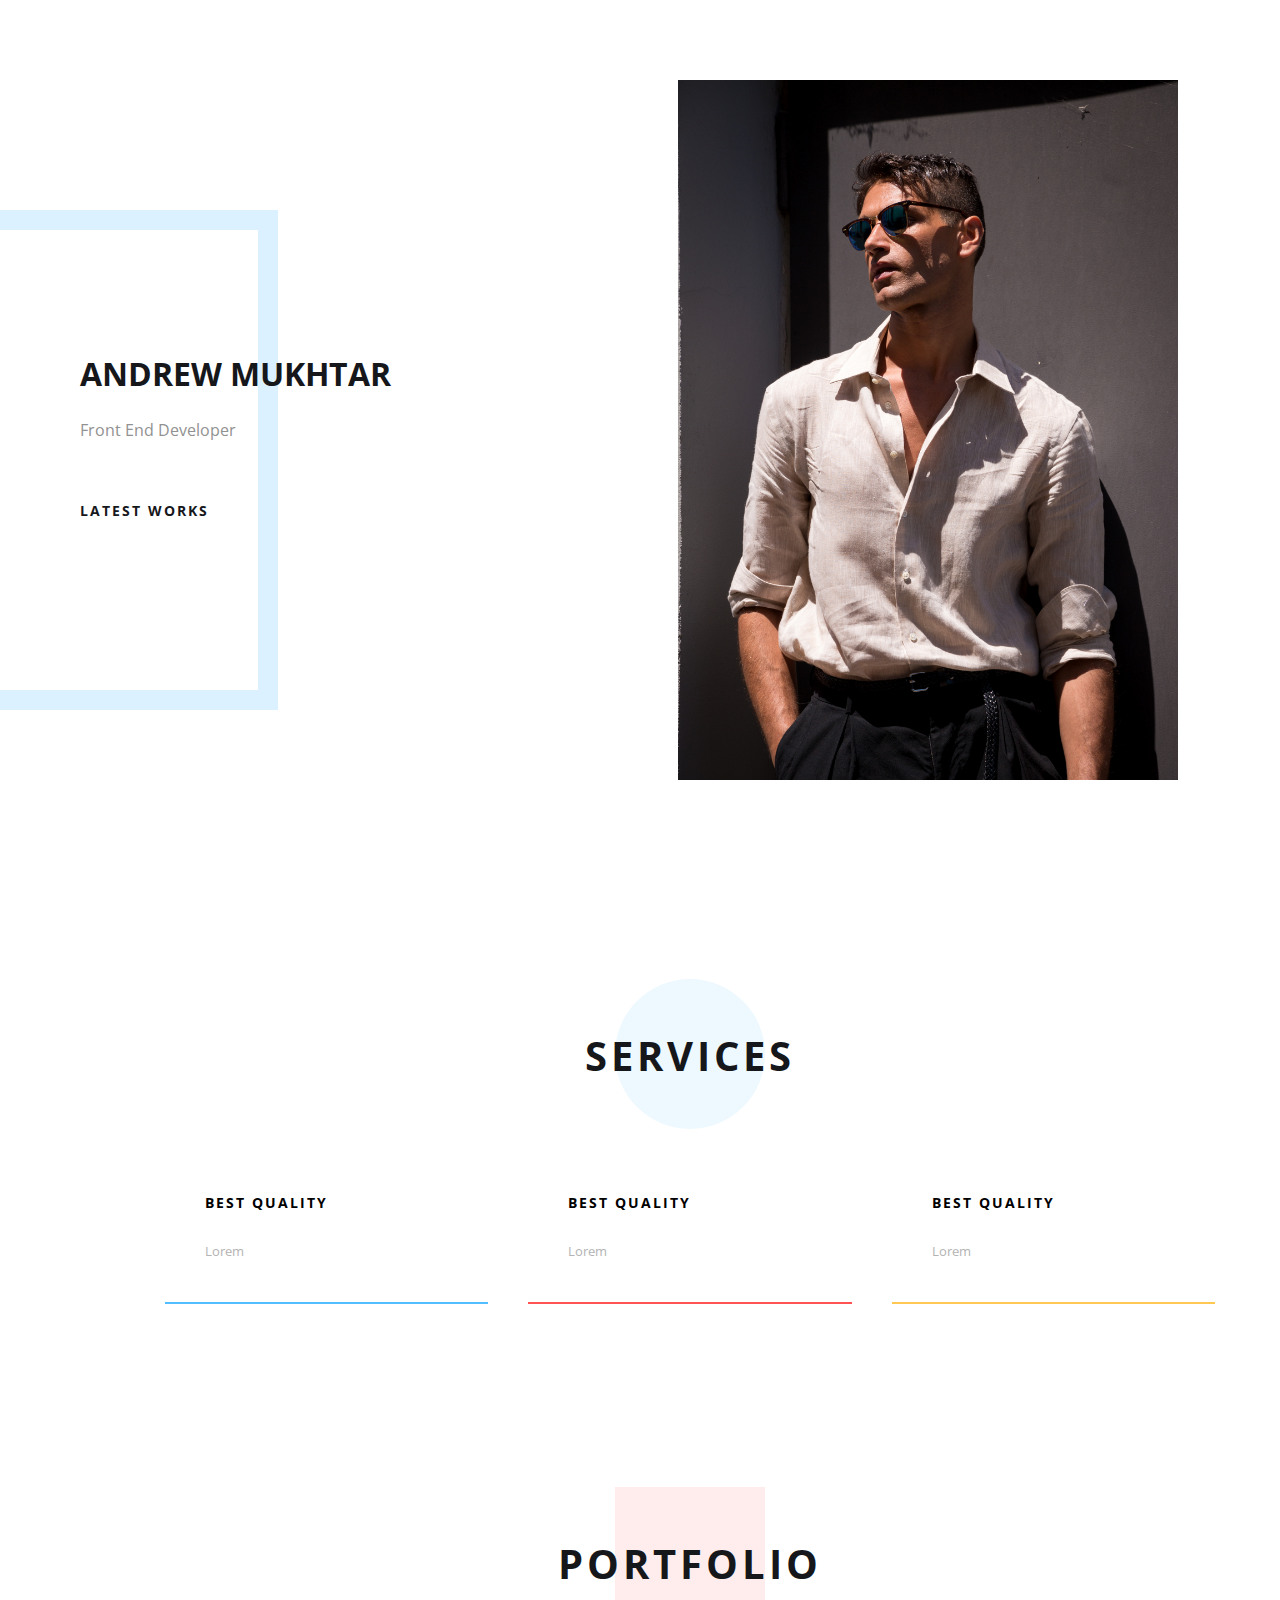
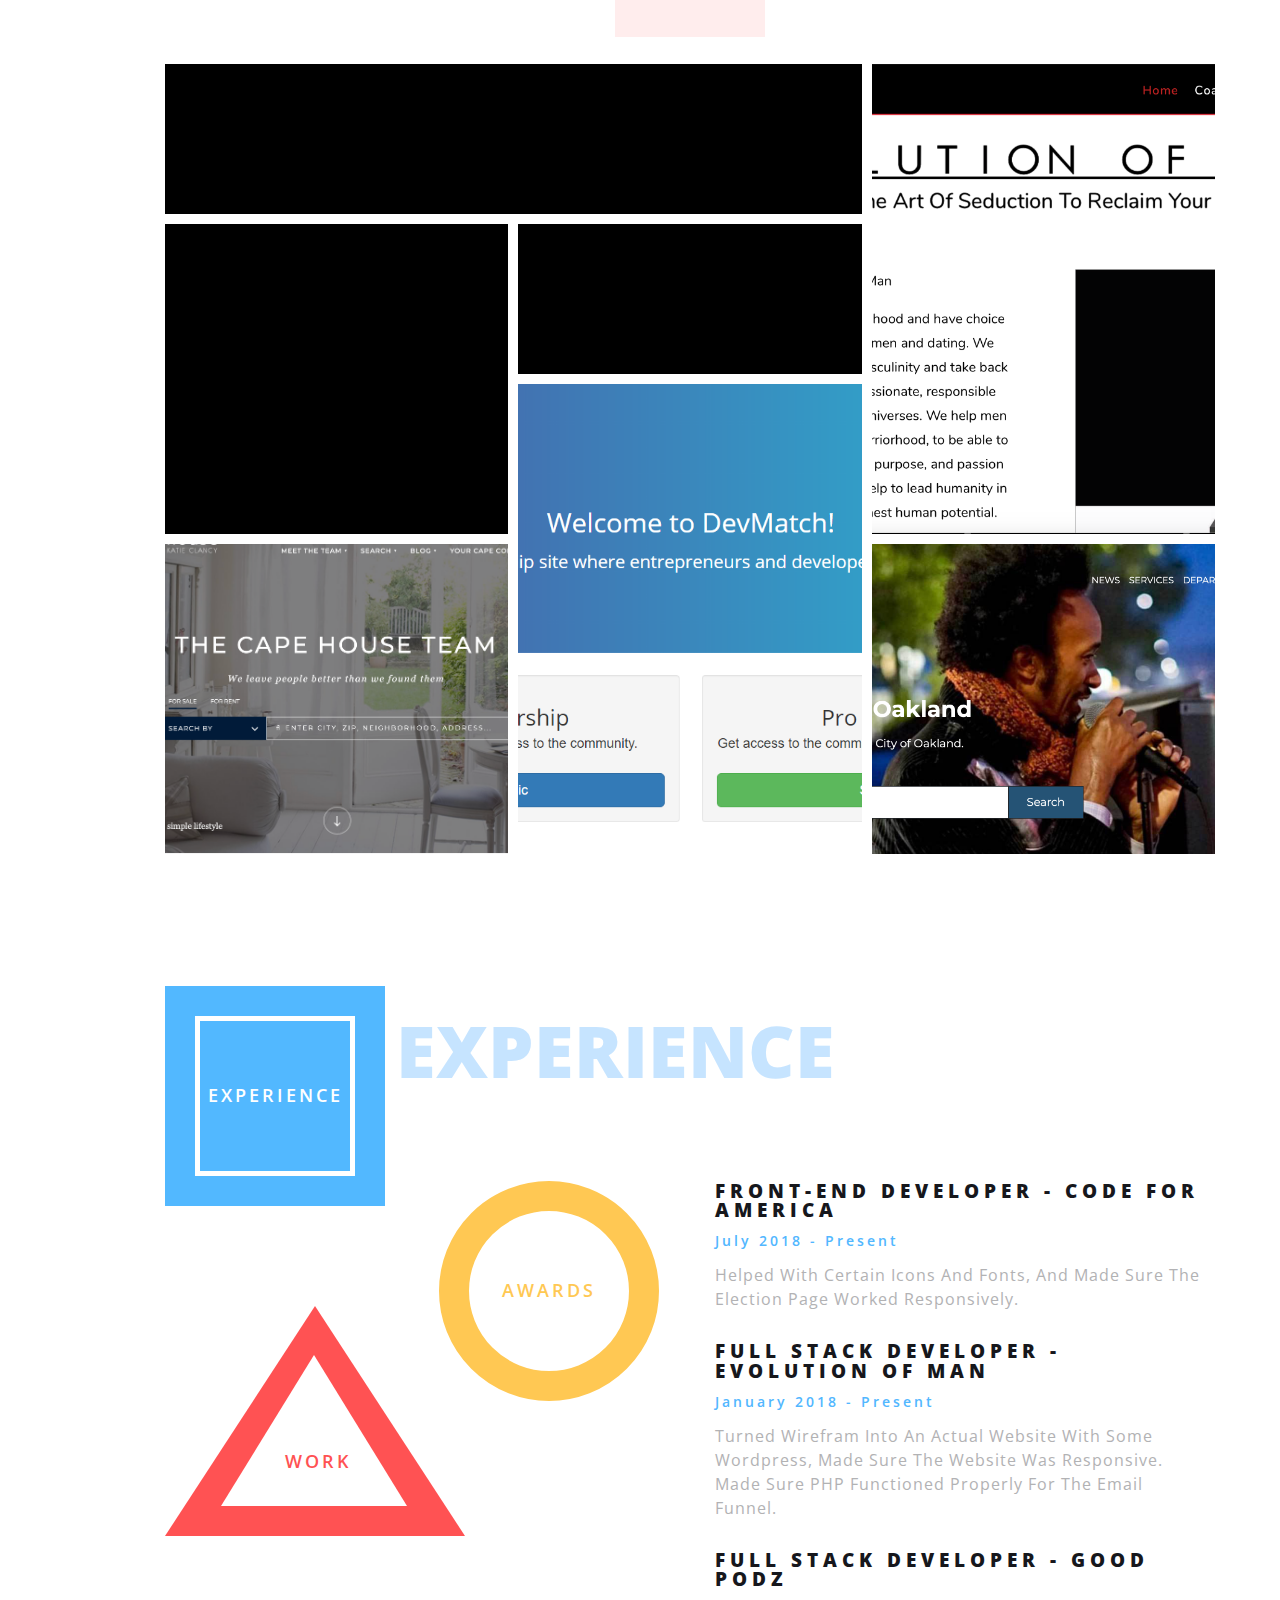
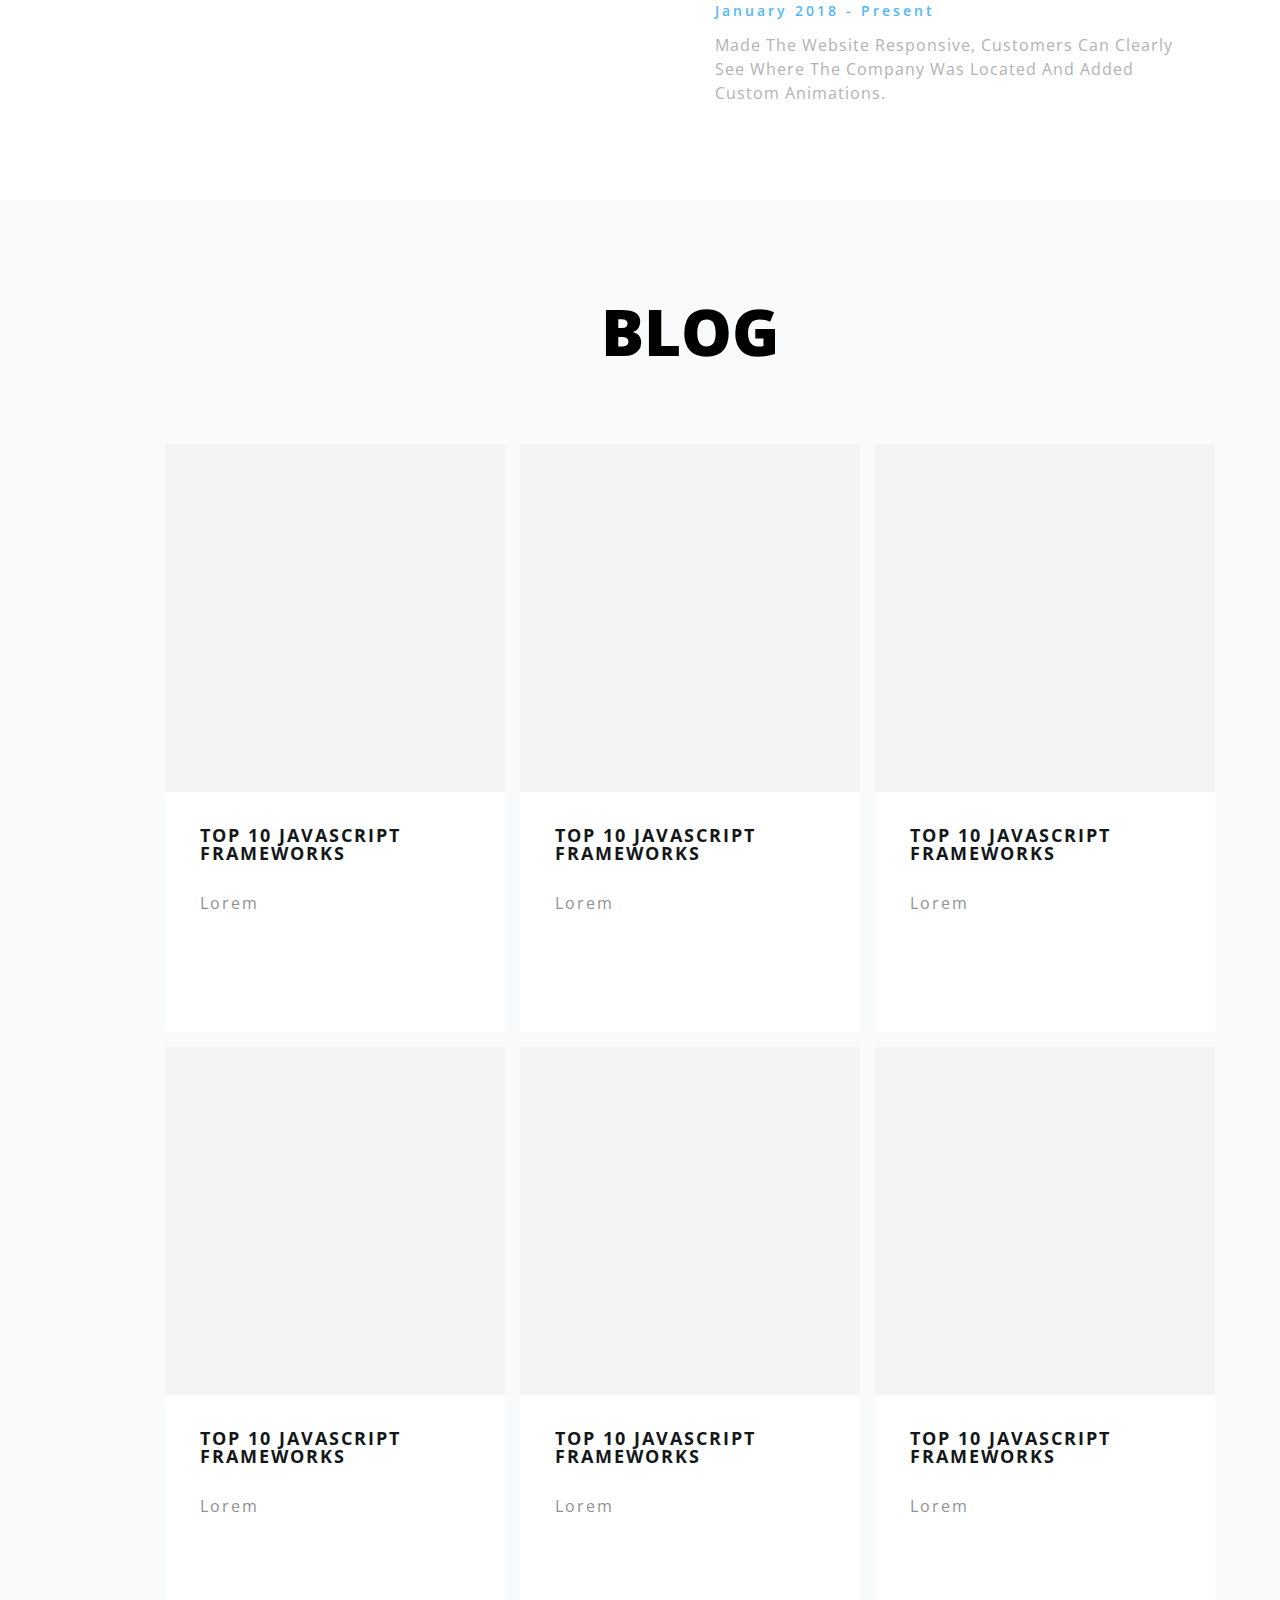
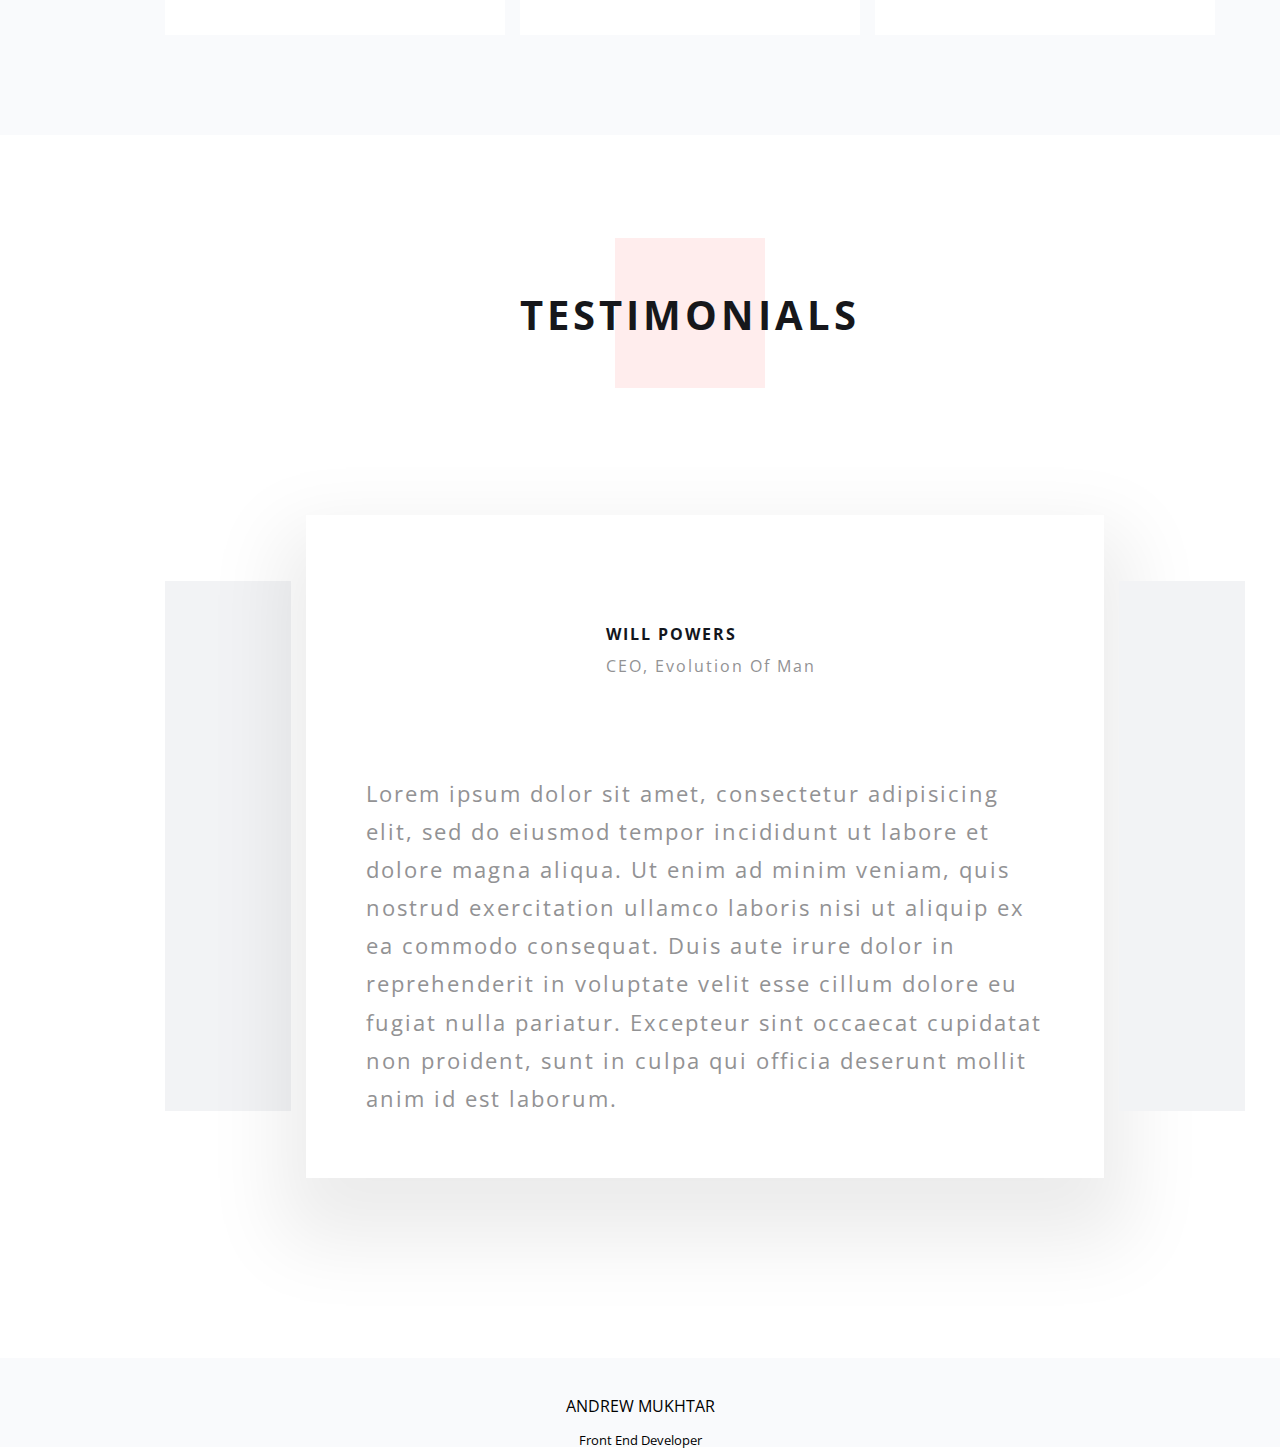
==== index.html @ 41052fdd "footer css" ====
<!DOCTYPE html>
<html>
  <head>
    <meta charset="utf-8">
    <title></title>
    <meta name="viewport" content="width=device-width, initial-scale=1">
    <link rel="stylesheet" href="https://use.fontawesome.com/releases/v5.5.0/css/all.css" integrity="sha384-B4dIYHKNBt8Bc12p+WXckhzcICo0wtJAoU8YZTY5qE0Id1GSseTk6S+L3BlXeVIU" crossorigin="anonymous">
    <link rel="stylesheet" href="css/main.css">
  </head>
  <body>
    <section id="top">
      <div class="container">
        <div class="info">
          <div class="blue-square"></div>
          <h1>Andrew Mukhtar</h1>
          <p>Front End Developer</p>
          <a href="#">Latest works</a>
        </div>
        <div class="img">
          <div class="background-img">
          </div>
          <img src=""></img>
        </div>
      </div>
    </section>
    <section id="services-section">
      <div class="container">
        <div class="title">
          <div class="circle"></div>
          <h1>services</h1>
        </div>

        <div class="services-container">
          <div class="box blue">
            <i class="fas fa-trophy"></i>
            <h5>Best Quality</h5>
            <p>Lorem</p>
          </div>
          <div class="box red">
            <i class="fas fa-plane"></i>
            <h5>Best Quality</h5>
            <p>Lorem</p>
          </div>
          <div class="box yellow">
            <i class="fas fa-money-check-alt"></i>
            <h5>Best Quality</h5>
            <p>Lorem</p>
          </div>
        </div>
      </div>
    </section>
    <section id="portfolio-section">
      <div class="container">
        <div class="title">
          <div class="square"></div>
          <h1>Portfolio</h1>
        </div>
        <div class="portfolio-container">
          <a href="https://www.opendisclosure.io" class="box image1" target="_blank">
            <div class="image">
              <div class="hover-bg">
                <div class="title">
                  <div class="text">Open Disclosure</div>
                </div>
              </div>
            </div>
          </a>
          <a href="https://evolutionofman.net" class="box image2" target="_blank">
            <div class="image">
              <div class="hover-bg">
                <div class="title">
                  <div class="text">Evolution</div>
                </div>
              </div>
            </div>
          </a>
          <a href="https://www.jeffreysgrocery.com" class="box image3" target="_blank">
            <div class="image">
              <div class="hover-bg">
                <div class="title">
                  <div class="text">Seafood</div>
                </div>
              </div>
            </div>
          </a>
          <a href="portfolio/#" class="box image4" target="_blank">
            <div class="image">
              <div class="hover-bg">
                <div class="title">
                  <div class="text">Omnifood</div>
                </div>
              </div>
            </div>
          </a>
          <a href="portfolio/#" class="box image5" target="_blank">
            <div class="image">
              <div class="hover-bg">
                <div class="title">
                  <div class="text">Real Estate</div>
                </div>
              </div>
            </div>
          </a>
          <a href="https://github.com/aldm1995/Dev-Matchup" class="box image6" target="_blank">
            <div class="image">
              <div class="hover-bg">
                <div class="title">
                  <div class="text">Devmatch</div>
                </div>
              </div>
            </div>
          </a>
          <a href="https://www.oaklandca.gov" class="box image7" target="_blank">
            <div class="image">
              <div class="hover-bg">
                <div class="title">
                  <div class="text">Oakland</div>
                </div>
              </div>
            </div>
          </a>
        </div>
      </div>
    </section>
    <section id="experience-section">
      <div class="container">
        <div class="large-title">
          experience
        </div>
        <div class="experience-container">
          <div class="large-icons">
            <div class="square">
              <div class="blue-box">
                  Experience
              </div>
            </div>
            <div class="circle">
              <div class="white-box">
                  AWARDS
              </div>
            </div>
            <div class="triangle">
              <div class="triangle-box">
                <div class="text">Work</div>
              </div>
            </div>
          </div>
          <div class="info">
            <div class="info-box">
              <h4>Front-End Developer - Code for America</h4>
              <span class="date">July 2018 - present</span>
              <p>Helped with certain icons and fonts, and made sure the election page worked responsively.</p>
            </div>
            <div class="info-box">
              <h4>Full Stack Developer - Evolution of Man</h4>
              <span class="date">January 2018 - present</span>
              <p>Turned wirefram into an actual website with some wordpress, made sure the website was responsive. Made sure PHP functioned properly for the email funnel.</p>
            </div>
            <div class="info-box">
              <h4>Full Stack Developer - Good Podz</h4>
              <span class="date">January 2018 - present</span>
              <p>Made the website responsive, customers can clearly see where the company was located and added custom animations.</p>
            </div>
          </div>
        </div>
      </div>
    </section>
    <section id="blog-section">
      <div class="container">
        <div class="title">
          <h1>Blog</h1>
        </div>
        <div class="blog-container">
          <div class="post">
            <div class="post-img" style="background: url('https://jelvix.com/images/blog/5a186830155ab.jpg')"></div>
            <div class="details">
              <h4>Top 10 Javascript frameworks</h4>
              <p>Lorem</p>
              <p>lorem</p>
            </div>
            <div class="more">
              <div class="button">
                Read More
              </div>
            </div>
          </div>
          <div class="post">
            <div class="post-img" style="background: url('https://jelvix.com/images/blog/5a186830155ab.jpg')"></div>
            <div class="details">
              <h4>Top 10 Javascript frameworks</h4>
              <p>Lorem</p>
              <p>lorem</p>
            </div>
            <div class="more">
              <div class="button">
                Read More
              </div>
            </div>
          </div>
          <div class="post">
            <div class="post-img" style="background: url('https://jelvix.com/images/blog/5a186830155ab.jpg')"></div>
            <div class="details">
              <h4>Top 10 Javascript frameworks</h4>
              <p>Lorem</p>
              <p>lorem</p>
            </div>
            <div class="more">
              <div class="button">
                Read More
              </div>
            </div>
          </div>
          <div class="post">
            <div class="post-img" style="background: url('https://jelvix.com/images/blog/5a186830155ab.jpg')"></div>
            <div class="details">
              <h4>Top 10 Javascript frameworks</h4>
              <p>Lorem</p>
              <p>lorem</p>
            </div>
            <div class="more">
              <div class="button">
                Read More
              </div>
            </div>
          </div>
          <div class="post">
            <div class="post-img" style="background: url('https://jelvix.com/images/blog/5a186830155ab.jpg')"></div>
            <div class="details">
              <h4>Top 10 Javascript frameworks</h4>
              <p>Lorem</p>
              <p>lorem</p>
            </div>
            <div class="more">
              <div class="button">
                Read More
              </div>
            </div>
          </div>
          <div class="post">
            <div class="post-img" style="background: url('https://jelvix.com/images/blog/5a186830155ab.jpg')"></div>
            <div class="details">
              <h4>Top 10 Javascript frameworks</h4>
              <p>Lorem</p>
              <p>lorem</p>
            </div>
            <div class="more">
              <div class="button">
                Read More
              </div>
            </div>
          </div>
        </div>
      </div>
    </section>
    <section id="testimonials-section">
      <div class="container">
        <div class="title">
          <div class="square"></div>
          <h1>testimonials</h1>
        </div>
        <div class="testimonials-container">
          <div class="test-sides test-left">
            <div class="person-img" style="background: url('https://ukmodels-jd3znlzw.netdna-ssl.com/wp-content/uploads/2017/08/shutterstock_647143813-768x510-min.jpg');">
              <div class="hover-bg">
                <div class="name">Elli</div>
              </div>
            </div>
          </div>
          <div class="test-center">
            <div class="hover-bg">
              <div class="header">
                <div class="user-img" style="background:url('https://i.imgur.com/RiDWWmN.png');">

                </div>
                <div class="info">
                  <h4>Will Powers</h4>
                  <span>CEO, Evolution of Man</span>
                </div>
              </div>
              <p>
                Lorem ipsum dolor sit amet, consectetur adipisicing elit, sed do eiusmod tempor incididunt ut labore et dolore magna aliqua. Ut enim ad minim veniam, quis nostrud exercitation ullamco laboris nisi ut aliquip ex ea commodo consequat. Duis aute irure dolor in reprehenderit in voluptate velit esse cillum dolore eu fugiat nulla pariatur. Excepteur sint occaecat cupidatat non proident, sunt in culpa qui officia deserunt mollit anim id est laborum.
              </p>
            </div>
          </div>
          <div class="test-sides test-right">
            <div class="person-img" style="background: url('https://www.sanfranciscobuttimplants.com/wp-content/uploads/2013/02/henry-feat.jpg'); ">
              <div class="hover-bg">
                <div class="name">Kim</div>
              </div>
            </div>
          </div>
        </div>
      </div>
    </section>
    <footer>
      <div class="social-container">
        <a href="https://www.linkedin.com/in/aldm1995/" target="_blank">
          <i class="fab fa-linkedin"></i>
        </a>
        <a href="https://github.com/aldm1995" target="_blank">
          <i class="fab fa-github"></i>
        </a>
      </div>
      <h5>Andrew Mukhtar</h5>
      <h6>Front End Developer</h6>
    </footer>
  </body>
</html>
---- css/main.css ----
@import "cssreset.css";
@import url('https://fonts.googleapis.com/css?family=Open+Sans:300,400,600,600i,700');
@import "top-section.css";
@import "services-section.css";
@import "portfolio-section.css";
@import "experience-section.css";
@import "blog-section.css";
@import "testimonials-section.css";
@import "footer-section.css";

body {
  /* background: #eeeeee; */
}

.container {
  max-width: 1150px;
  margin: 0 auto;
  padding-left: 8%;
}
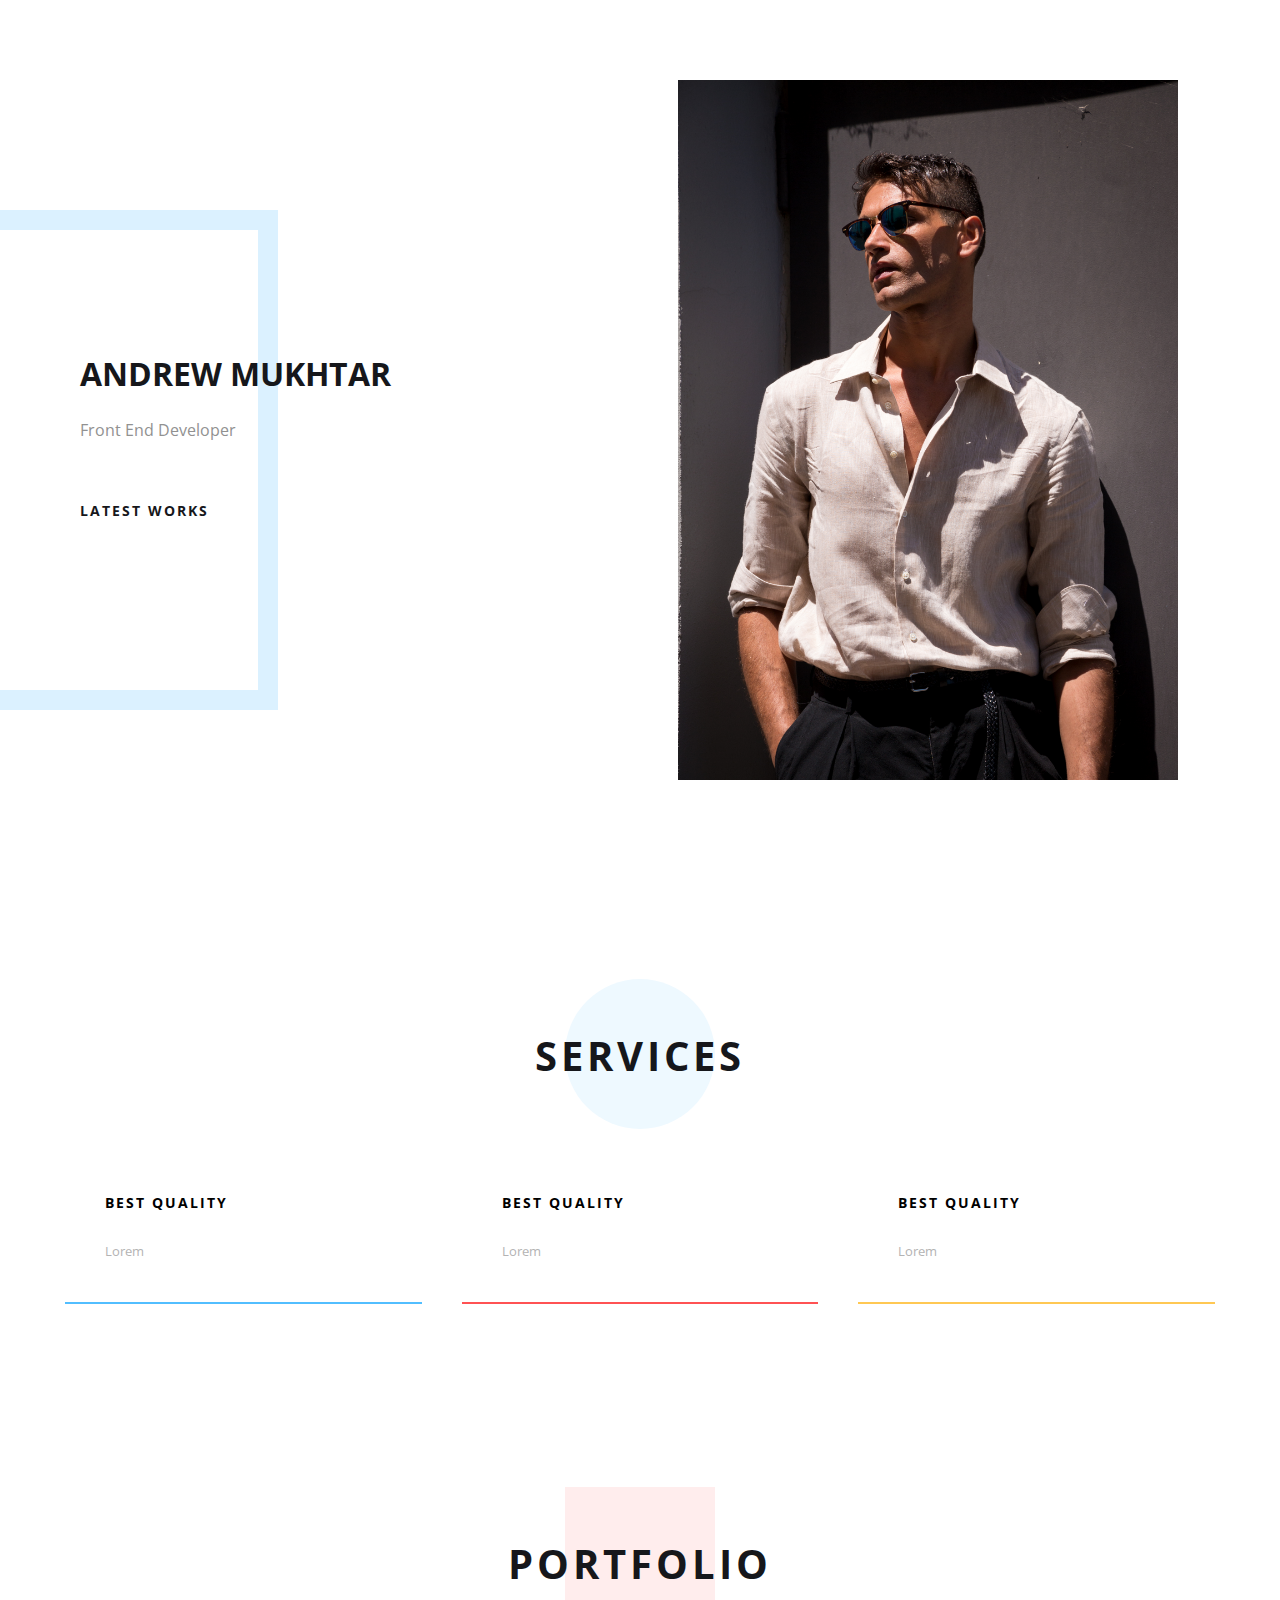
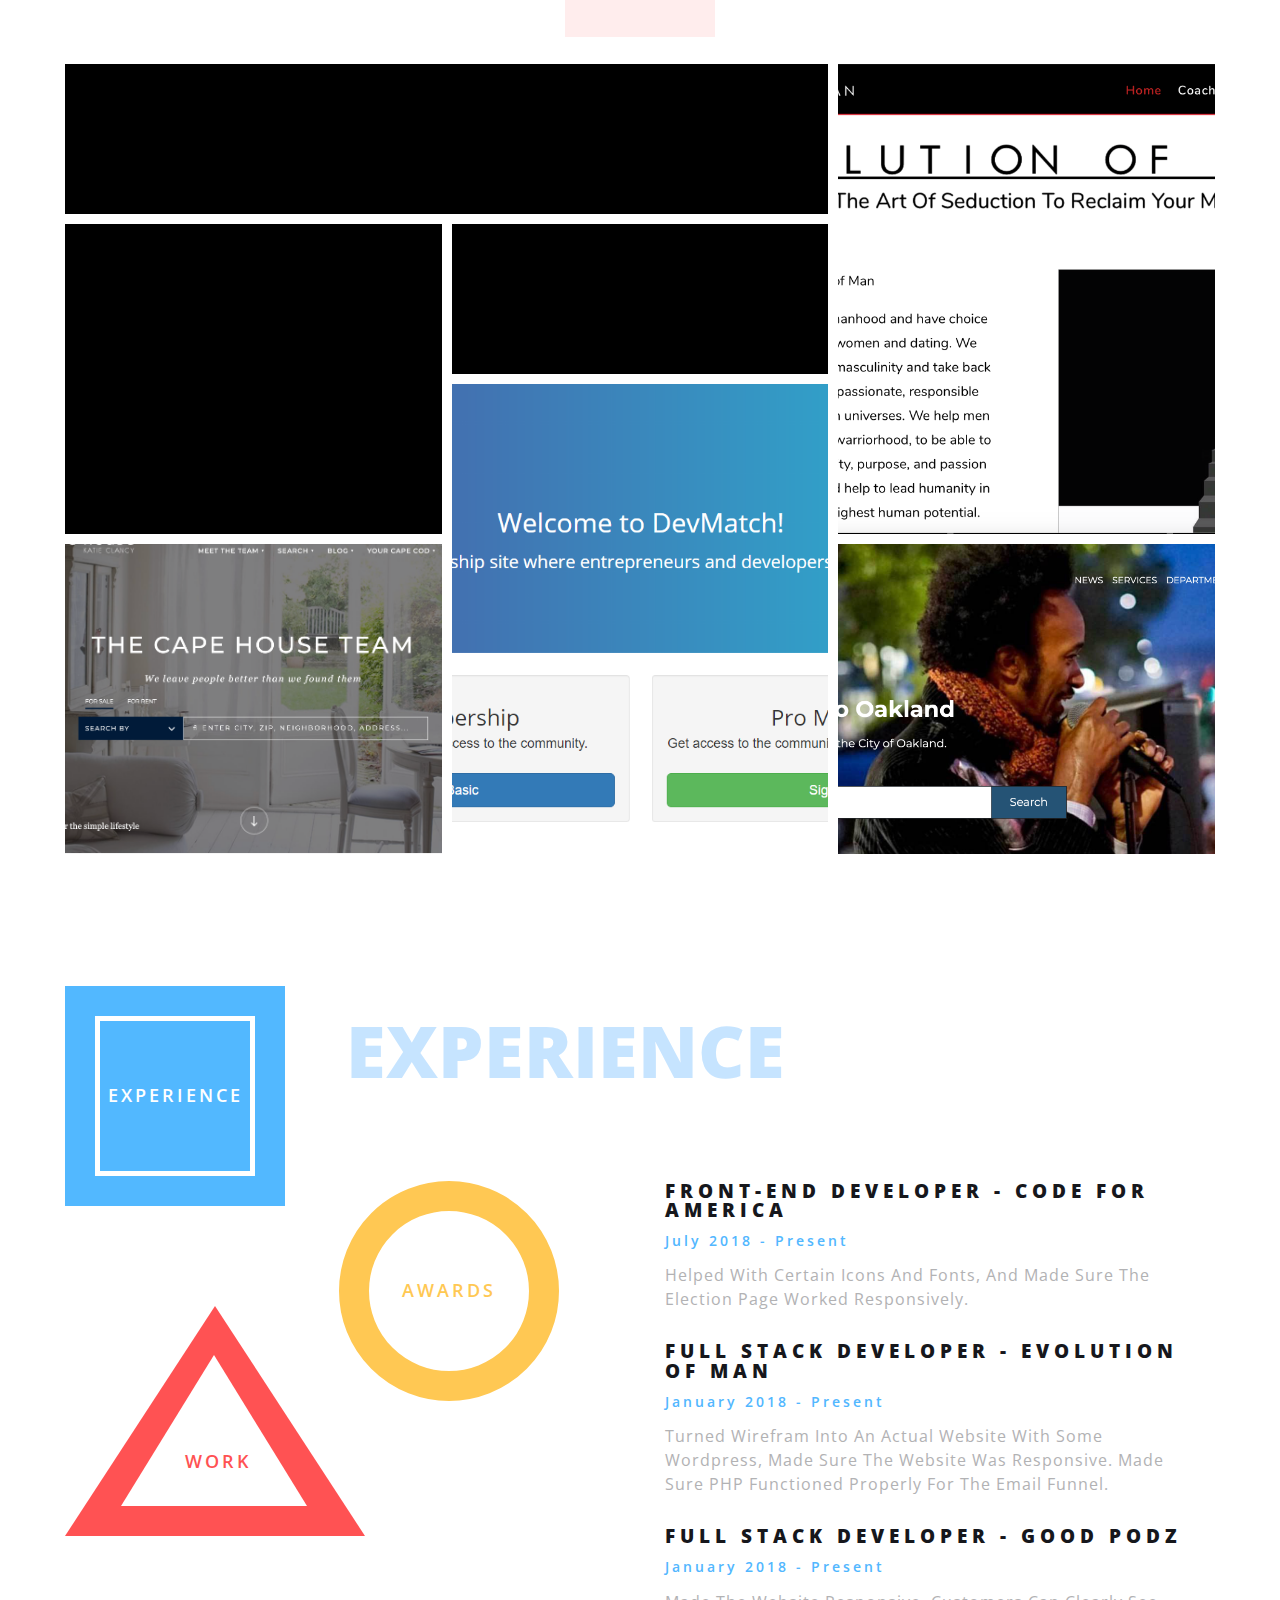
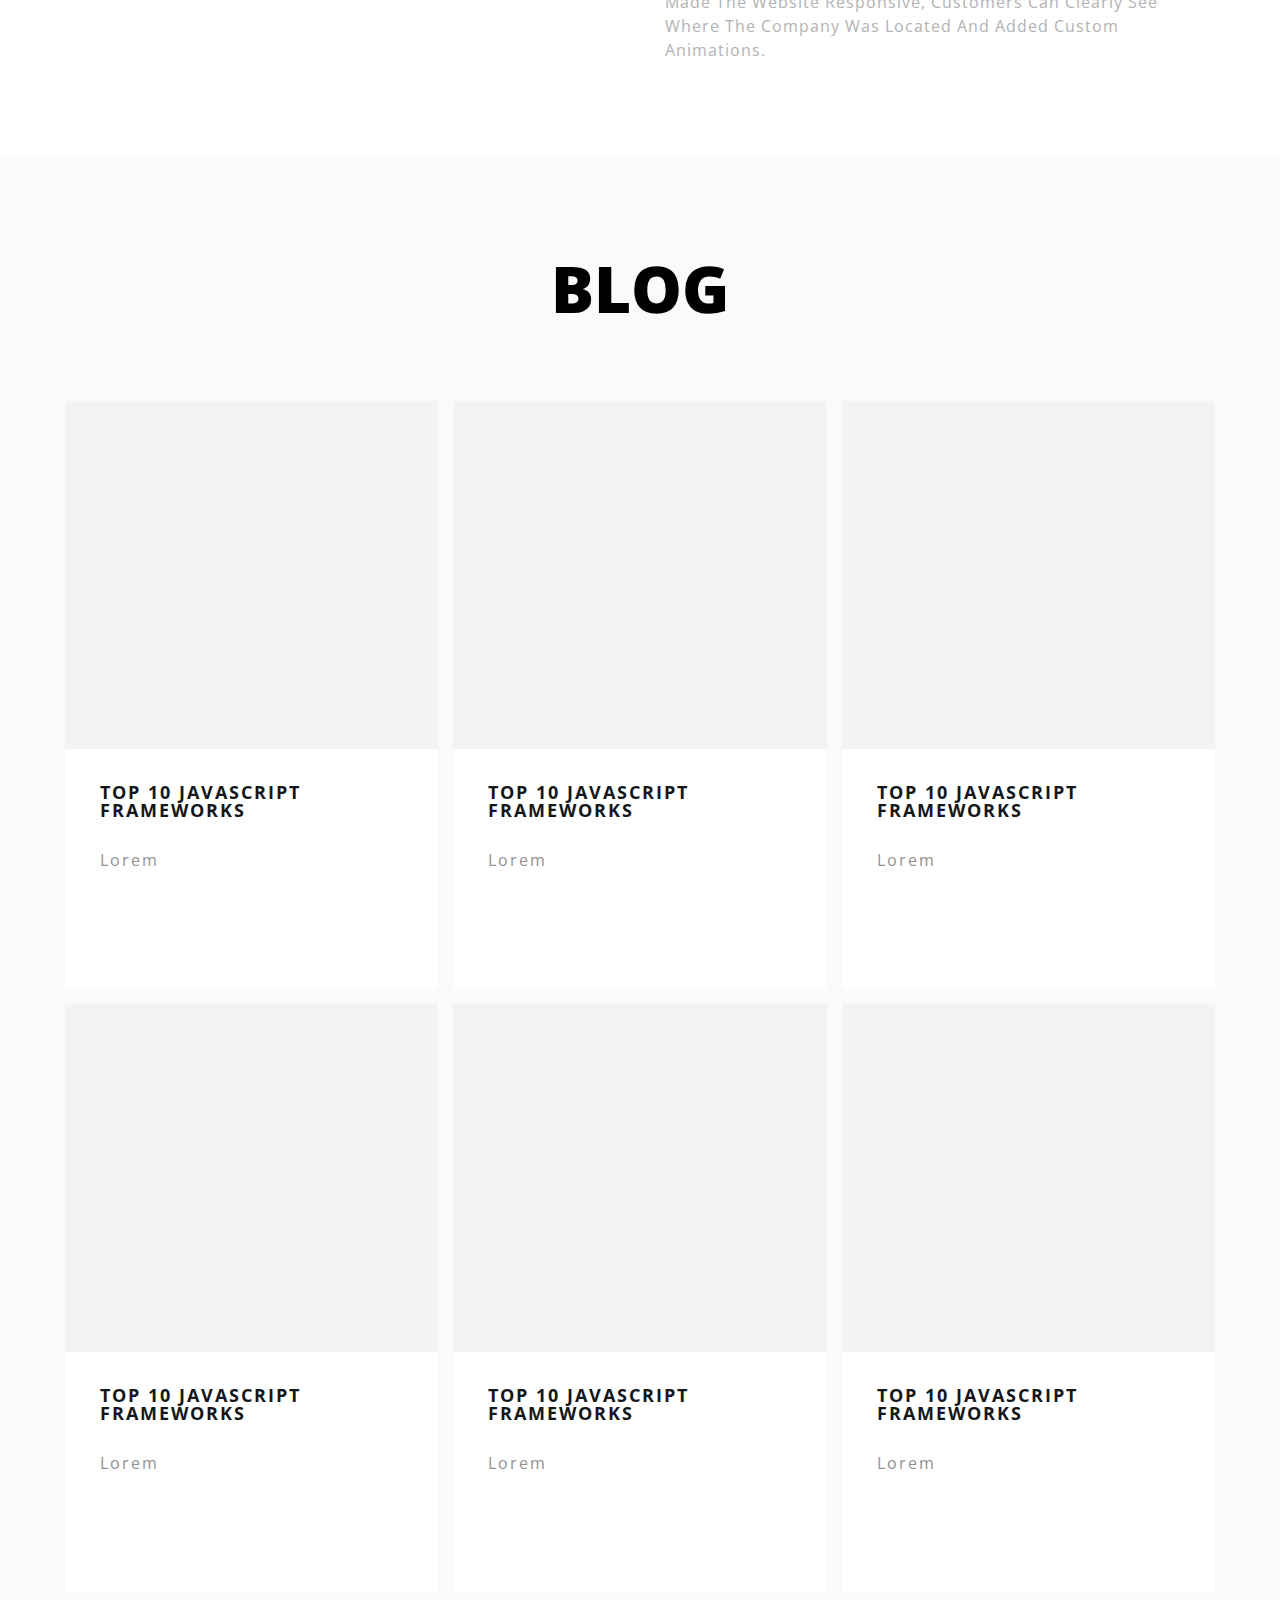
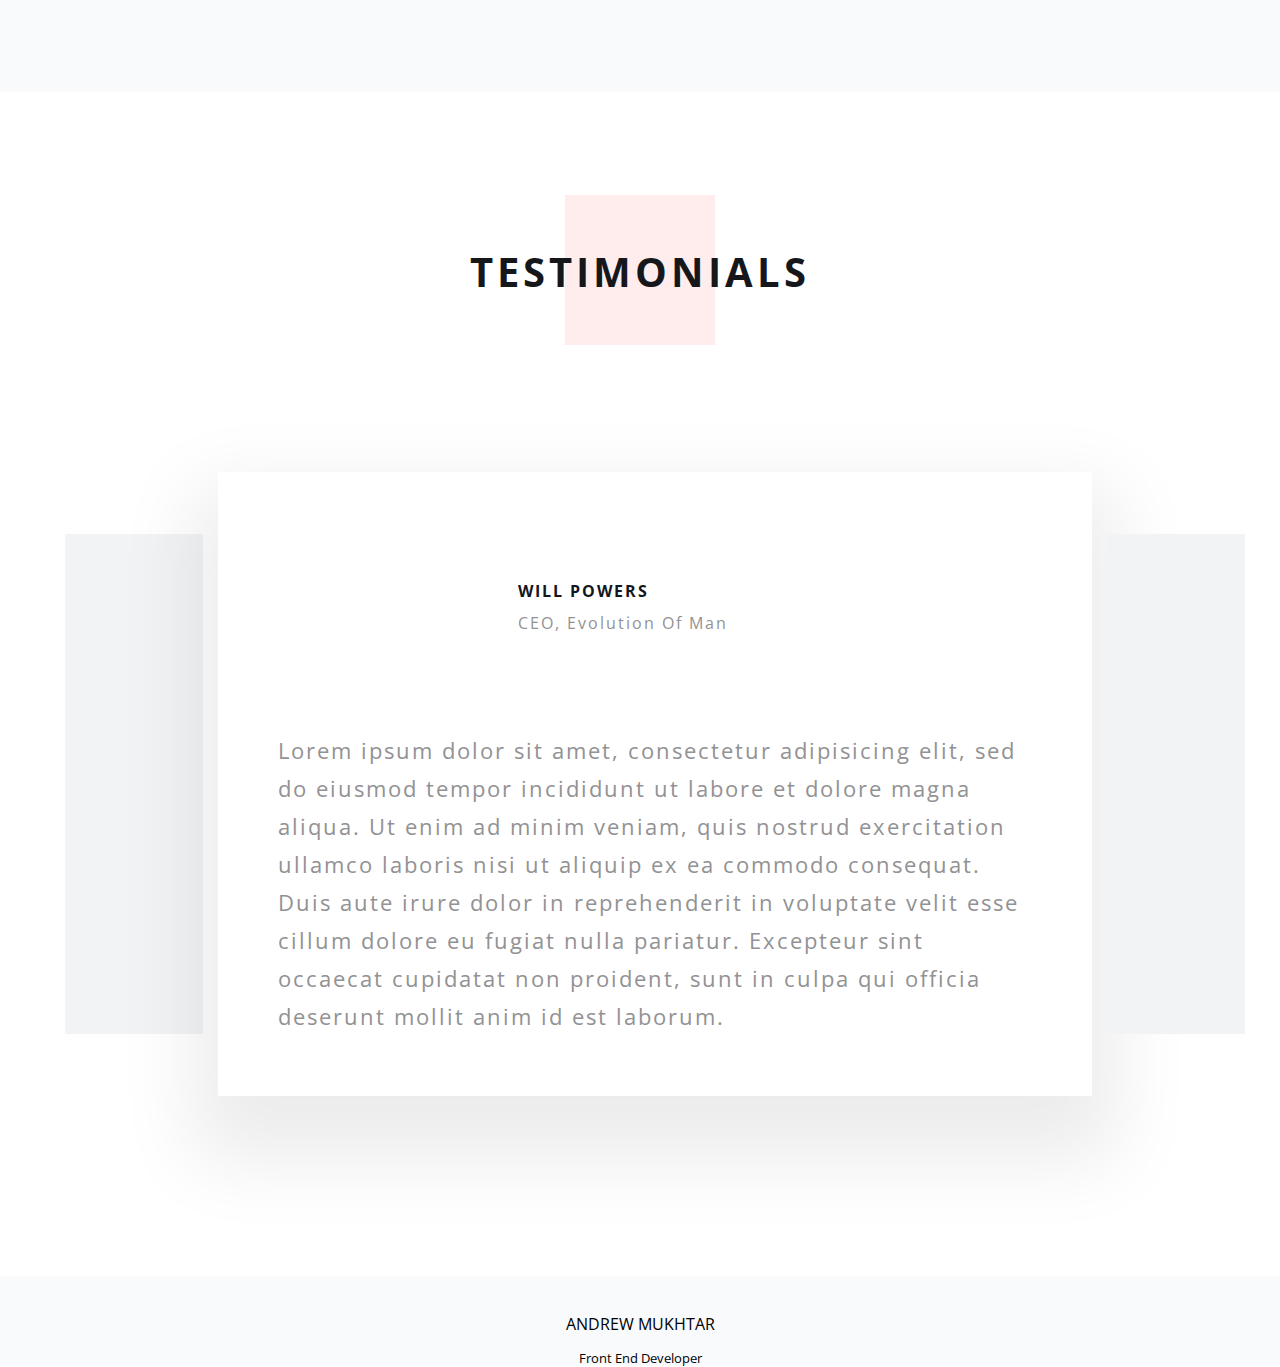
==== commit 197cae32: "top-section responsive" ====
--- a/index.html
+++ b/index.html
@@ -3,7 +3,7 @@
   <head>
     <meta charset="utf-8">
     <title></title>
-    <meta name="viewport" content="width=device-width, initial-scale=1">
+    <meta name="viewport" content="width=device-width, user-scalable=no">
     <link rel="stylesheet" href="https://use.fontawesome.com/releases/v5.5.0/css/all.css" integrity="sha384-B4dIYHKNBt8Bc12p+WXckhzcICo0wtJAoU8YZTY5qE0Id1GSseTk6S+L3BlXeVIU" crossorigin="anonymous">
     <link rel="stylesheet" href="css/main.css">
   </head>
--- a/css/main.css
+++ b/css/main.css
@@ -15,5 +15,12 @@
 .container {
   max-width: 1150px;
   margin: 0 auto;
-  padding-left: 8%;
 }
+
+@media only screen and (max-width: 960px) {
+  .container {width: 100%;}
+}
+
+@media only screen and (max-width: 767px) {
+  
+}
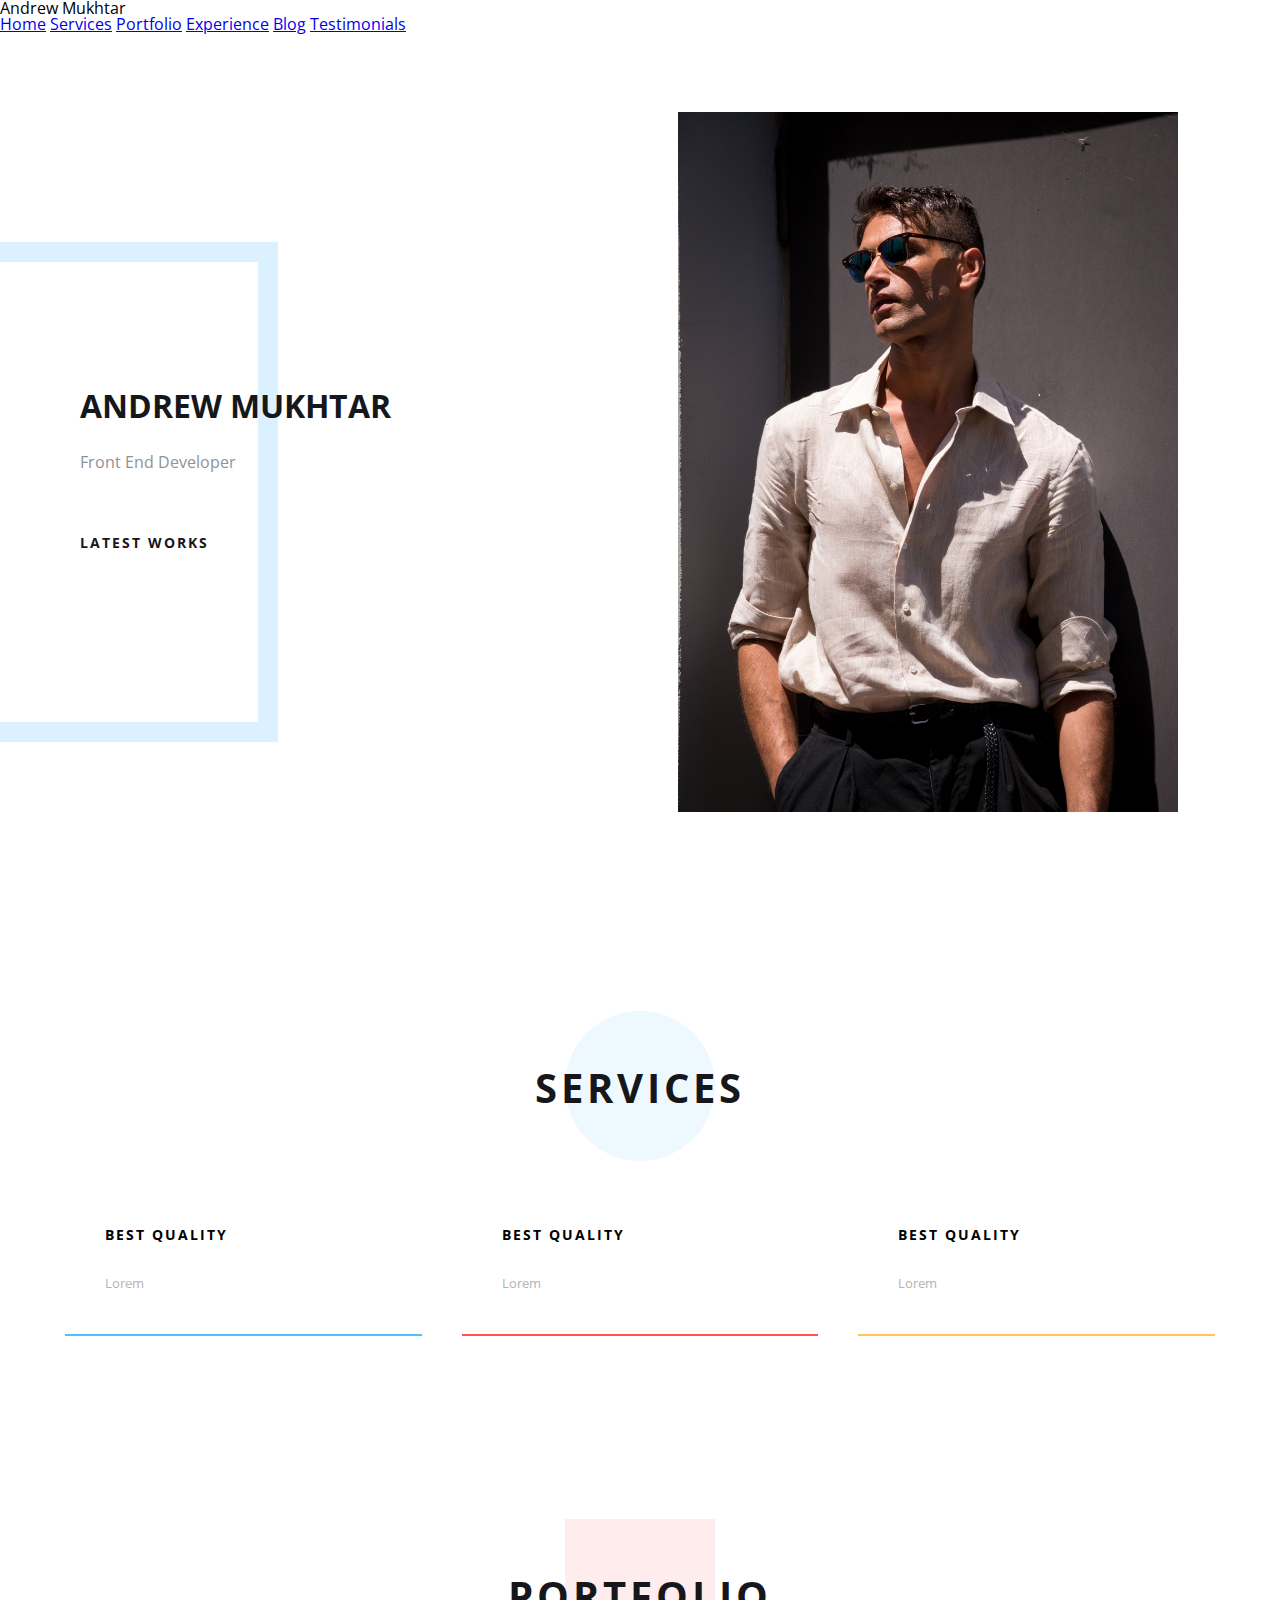
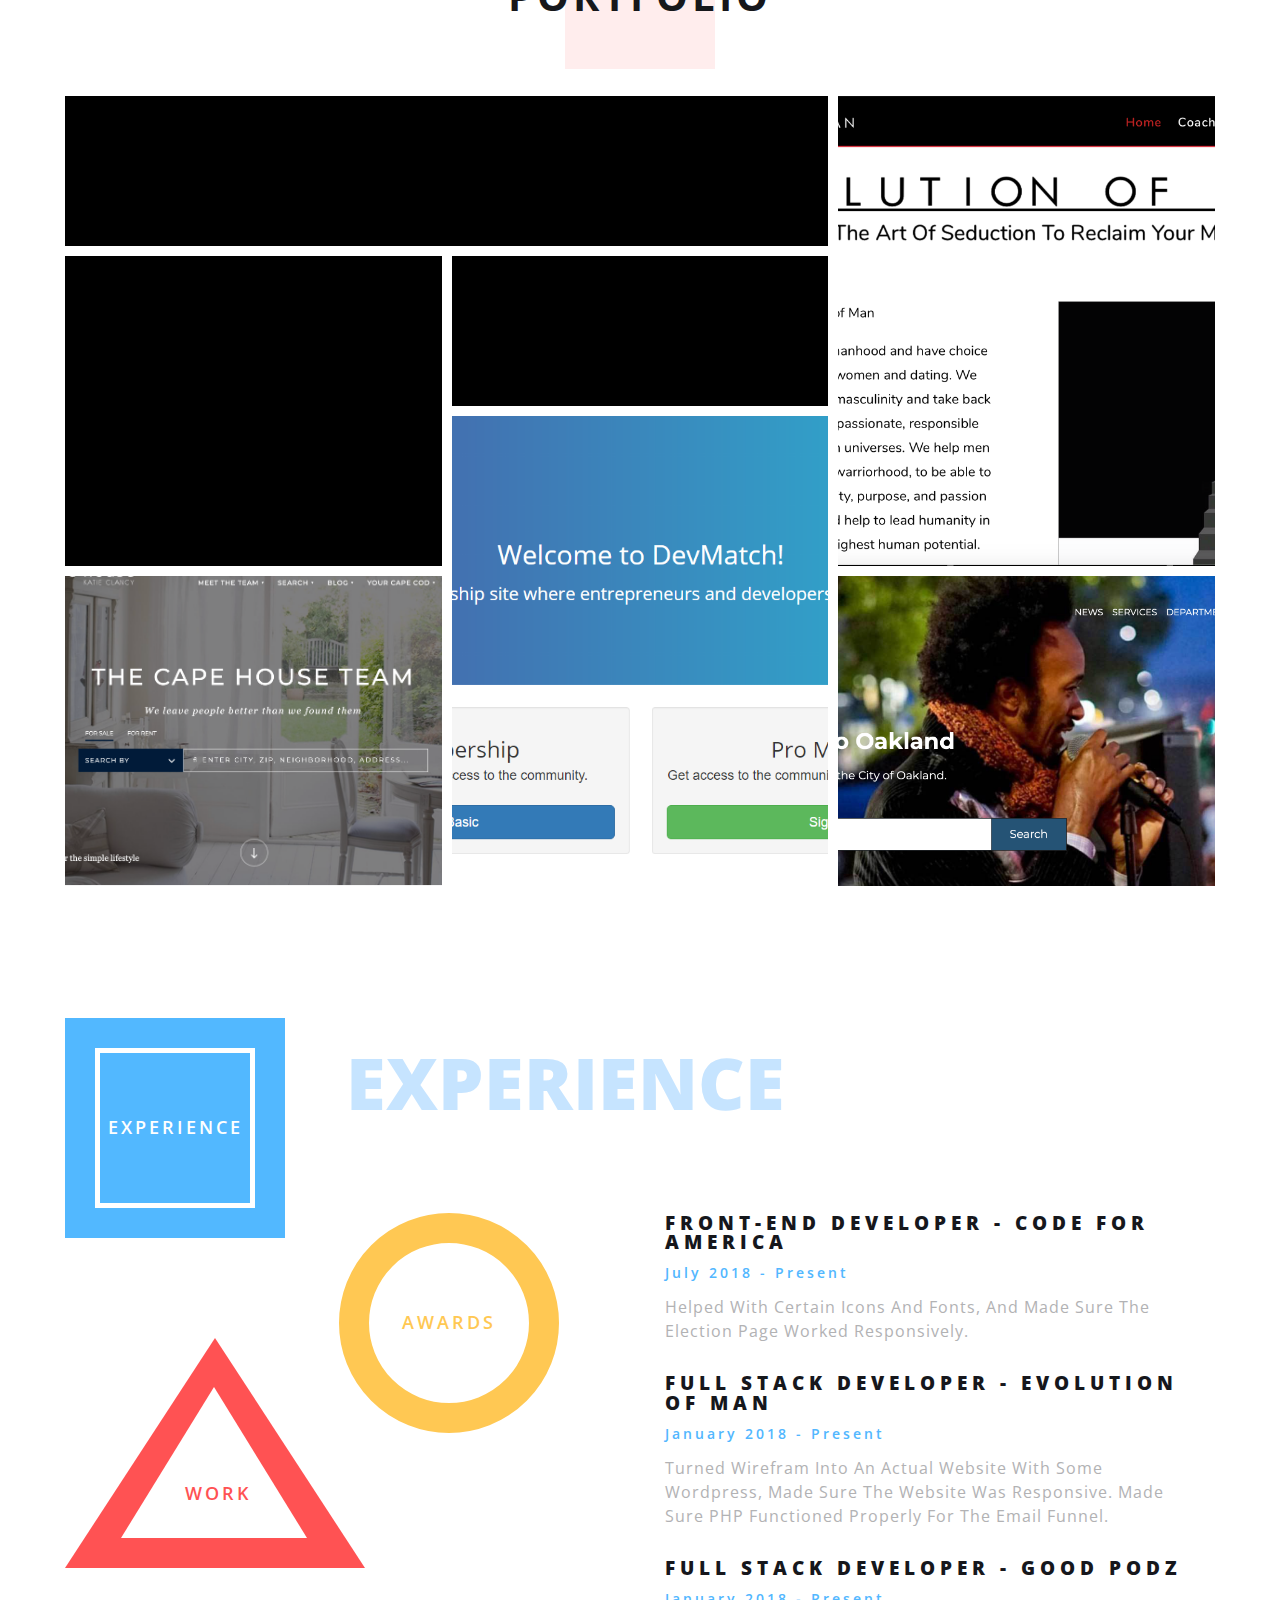
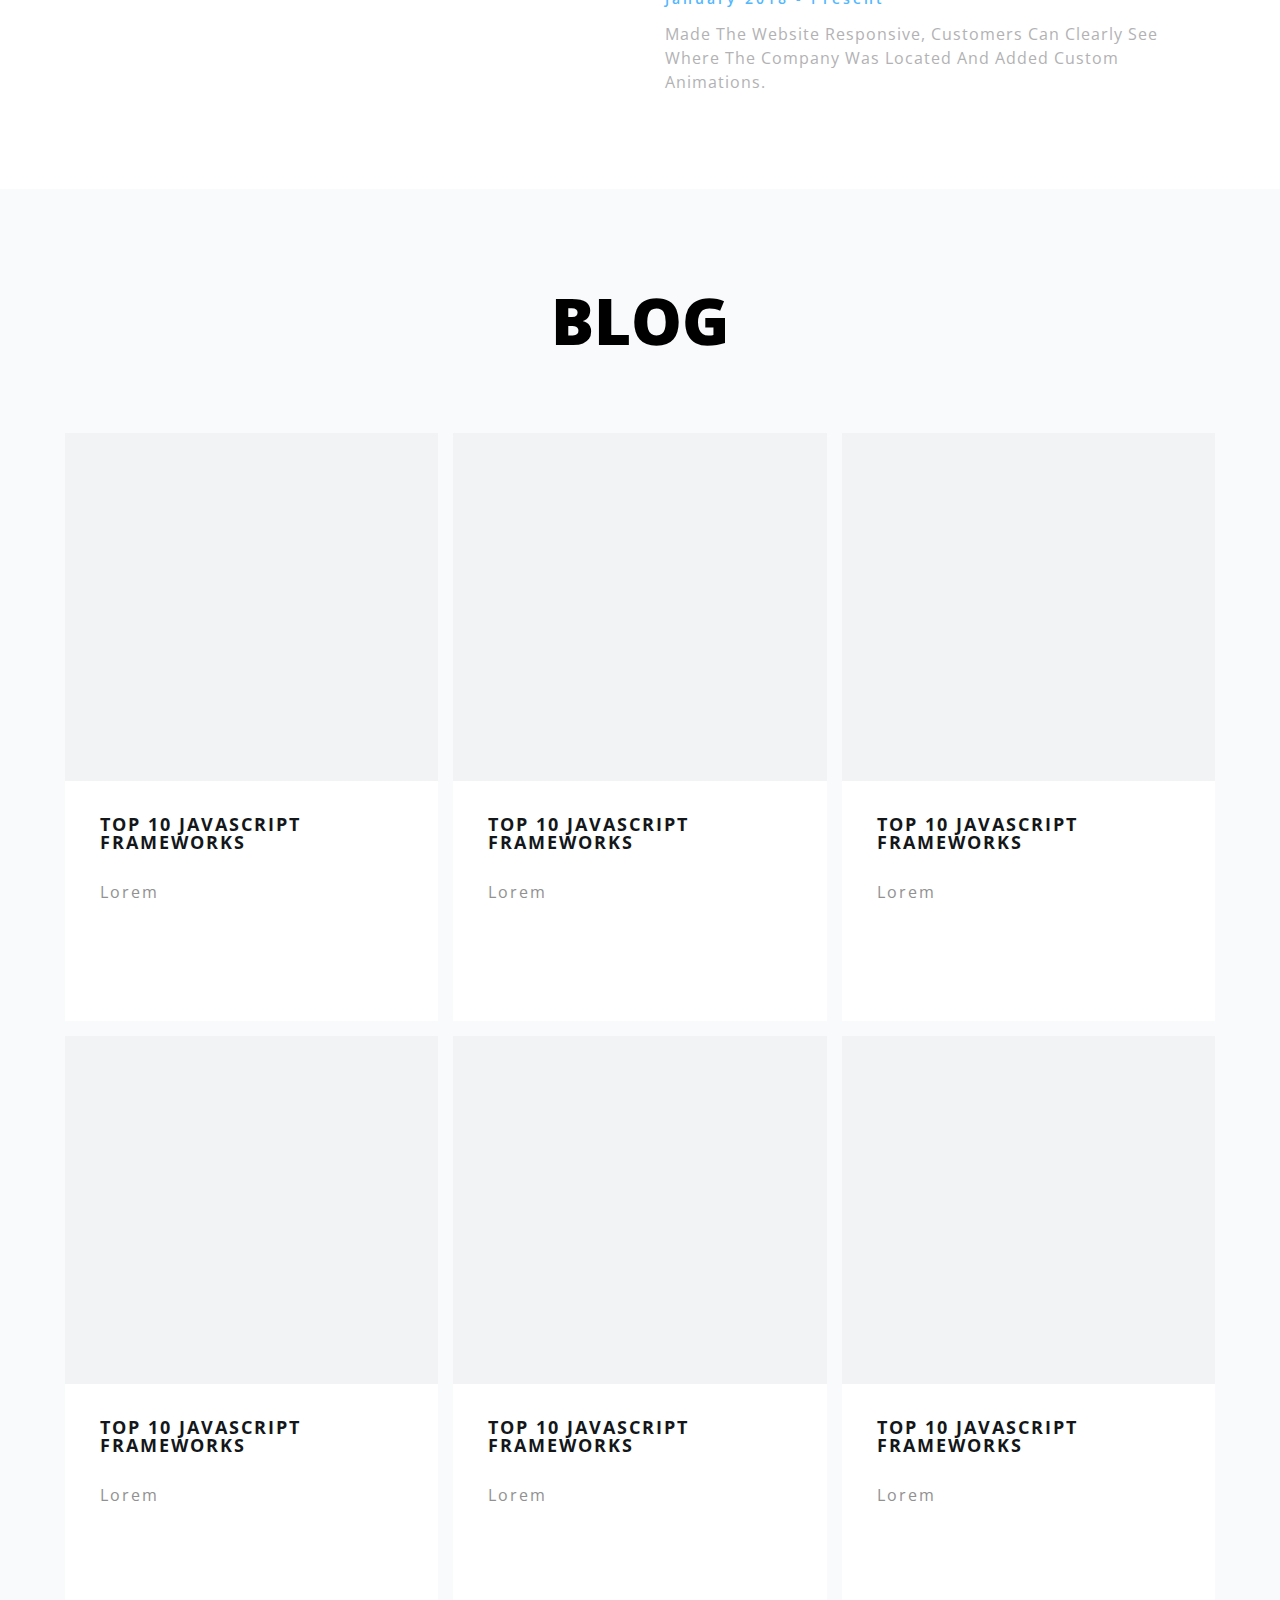
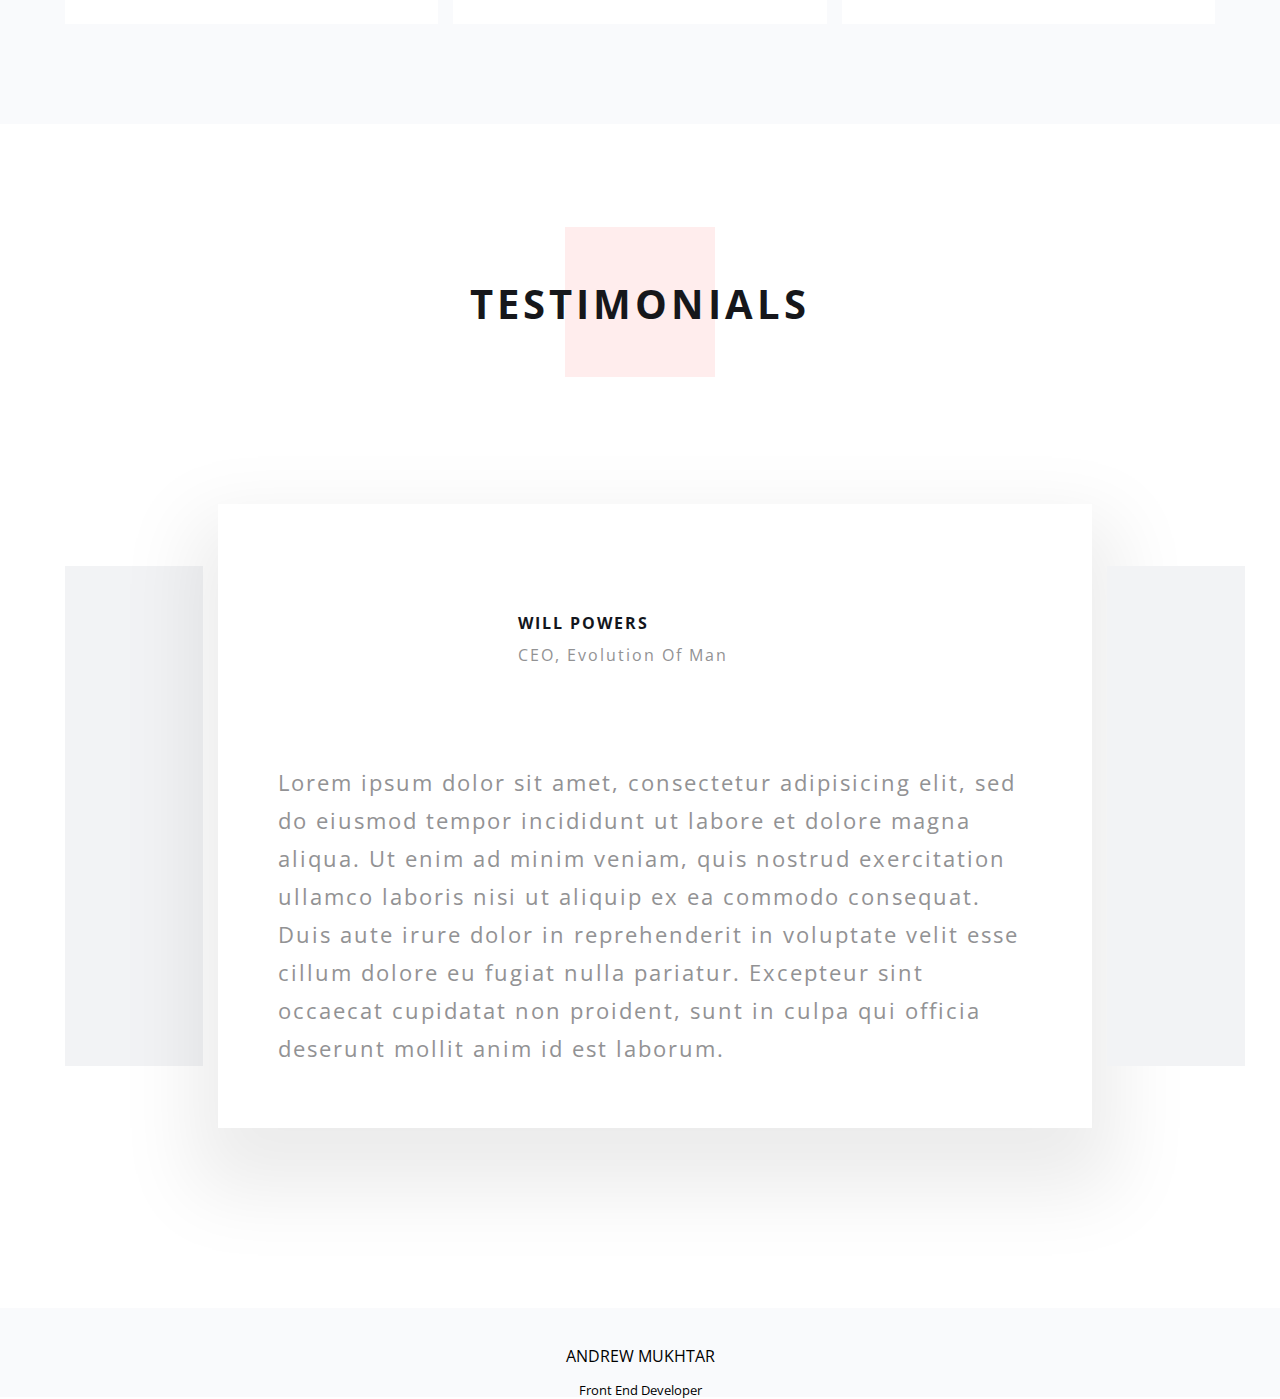
==== commit 5c3e4e06: "mobile start" ====
--- a/index.html
+++ b/index.html
@@ -8,6 +8,27 @@
     <link rel="stylesheet" href="css/main.css">
   </head>
   <body>
+    <header>
+      <div class="logo">
+        Andrew Mukhtar
+      </div>
+      <div class="header-menu">
+        <a href="index.html">Home</a>
+        <a href="index.html#services-section">Services</a>
+        <a href="index.html#portfolio-section">Portfolio</a>
+        <a href="index.html#experience-section">Experience</a>
+        <a href="index.html#blog-section">Blog</a>
+        <a href="index.html#testimonials-section">Testimonials</a>
+      </div>
+    </header>
+    <!--<div class="mobile-menu active">
+      <a href="index.html">Home</a>
+      <a href="index.html#services-section">Services</a>
+      <a href="index.html#portfolio-section">Portfolio</a>
+      <a href="index.html#experience-section">Experience</a>
+      <a href="index.html#blog-section">Blog</a>
+      <a href="index.html#testimonials-section">Testimonials</a>
+    </div> -->
     <section id="top">
       <div class="container">
         <div class="info">
@@ -171,84 +192,84 @@
           <h1>Blog</h1>
         </div>
         <div class="blog-container">
-          <div class="post">
-            <div class="post-img" style="background: url('https://jelvix.com/images/blog/5a186830155ab.jpg')"></div>
-            <div class="details">
-              <h4>Top 10 Javascript frameworks</h4>
-              <p>Lorem</p>
-              <p>lorem</p>
-            </div>
-            <div class="more">
-              <div class="button">
-                Read More
-              </div>
-            </div>
-          </div>
-          <div class="post">
-            <div class="post-img" style="background: url('https://jelvix.com/images/blog/5a186830155ab.jpg')"></div>
-            <div class="details">
-              <h4>Top 10 Javascript frameworks</h4>
-              <p>Lorem</p>
-              <p>lorem</p>
-            </div>
-            <div class="more">
-              <div class="button">
-                Read More
-              </div>
-            </div>
-          </div>
-          <div class="post">
-            <div class="post-img" style="background: url('https://jelvix.com/images/blog/5a186830155ab.jpg')"></div>
-            <div class="details">
-              <h4>Top 10 Javascript frameworks</h4>
-              <p>Lorem</p>
-              <p>lorem</p>
-            </div>
-            <div class="more">
-              <div class="button">
-                Read More
-              </div>
-            </div>
-          </div>
-          <div class="post">
-            <div class="post-img" style="background: url('https://jelvix.com/images/blog/5a186830155ab.jpg')"></div>
-            <div class="details">
-              <h4>Top 10 Javascript frameworks</h4>
-              <p>Lorem</p>
-              <p>lorem</p>
-            </div>
-            <div class="more">
-              <div class="button">
-                Read More
-              </div>
-            </div>
-          </div>
-          <div class="post">
-            <div class="post-img" style="background: url('https://jelvix.com/images/blog/5a186830155ab.jpg')"></div>
-            <div class="details">
-              <h4>Top 10 Javascript frameworks</h4>
-              <p>Lorem</p>
-              <p>lorem</p>
-            </div>
-            <div class="more">
-              <div class="button">
-                Read More
-              </div>
-            </div>
-          </div>
-          <div class="post">
-            <div class="post-img" style="background: url('https://jelvix.com/images/blog/5a186830155ab.jpg')"></div>
-            <div class="details">
-              <h4>Top 10 Javascript frameworks</h4>
-              <p>Lorem</p>
-              <p>lorem</p>
-            </div>
-            <div class="more">
-              <div class="button">
-                Read More
-              </div>
-            </div>
-          </div>
+          <a href="#blog/#" class="post">
+            <div class="post-img" style="background: url('https://jelvix.com/images/blog/5a186830155ab.jpg')"></div>
+            <div class="details">
+              <h4>Top 10 Javascript frameworks</h4>
+              <p>Lorem</p>
+              <p>lorem</p>
+            </div>
+            <div class="more">
+              <div class="button">
+                Read More
+              </div>
+            </div>
+          </a>
+          <a href="#blog/#" class="post">
+            <div class="post-img" style="background: url('https://jelvix.com/images/blog/5a186830155ab.jpg')"></div>
+            <div class="details">
+              <h4>Top 10 Javascript frameworks</h4>
+              <p>Lorem</p>
+              <p>lorem</p>
+            </div>
+            <div class="more">
+              <div class="button">
+                Read More
+              </div>
+            </div>
+          </a>
+          <a href="#blog/#" class="post">
+            <div class="post-img" style="background: url('https://jelvix.com/images/blog/5a186830155ab.jpg')"></div>
+            <div class="details">
+              <h4>Top 10 Javascript frameworks</h4>
+              <p>Lorem</p>
+              <p>lorem</p>
+            </div>
+            <div class="more">
+              <div class="button">
+                Read More
+              </div>
+            </div>
+          </a>
+          <a href="#blog/#" class="post">
+            <div class="post-img" style="background: url('https://jelvix.com/images/blog/5a186830155ab.jpg')"></div>
+            <div class="details">
+              <h4>Top 10 Javascript frameworks</h4>
+              <p>Lorem</p>
+              <p>lorem</p>
+            </div>
+            <div class="more">
+              <div class="button">
+                Read More
+              </div>
+            </div>
+          </a>
+          <a href="#blog/#" class="post">
+            <div class="post-img" style="background: url('https://jelvix.com/images/blog/5a186830155ab.jpg')"></div>
+            <div class="details">
+              <h4>Top 10 Javascript frameworks</h4>
+              <p>Lorem</p>
+              <p>lorem</p>
+            </div>
+            <div class="more">
+              <div class="button">
+                Read More
+              </div>
+            </div>
+          </a>
+          <a href="#blog/#" class="post">
+            <div class="post-img" style="background: url('https://jelvix.com/images/blog/5a186830155ab.jpg')"></div>
+            <div class="details">
+              <h4>Top 10 Javascript frameworks</h4>
+              <p>Lorem</p>
+              <p>lorem</p>
+            </div>
+            <div class="more">
+              <div class="button">
+                Read More
+              </div>
+            </div>
+          </a>
         </div>
       </div>
     </section>
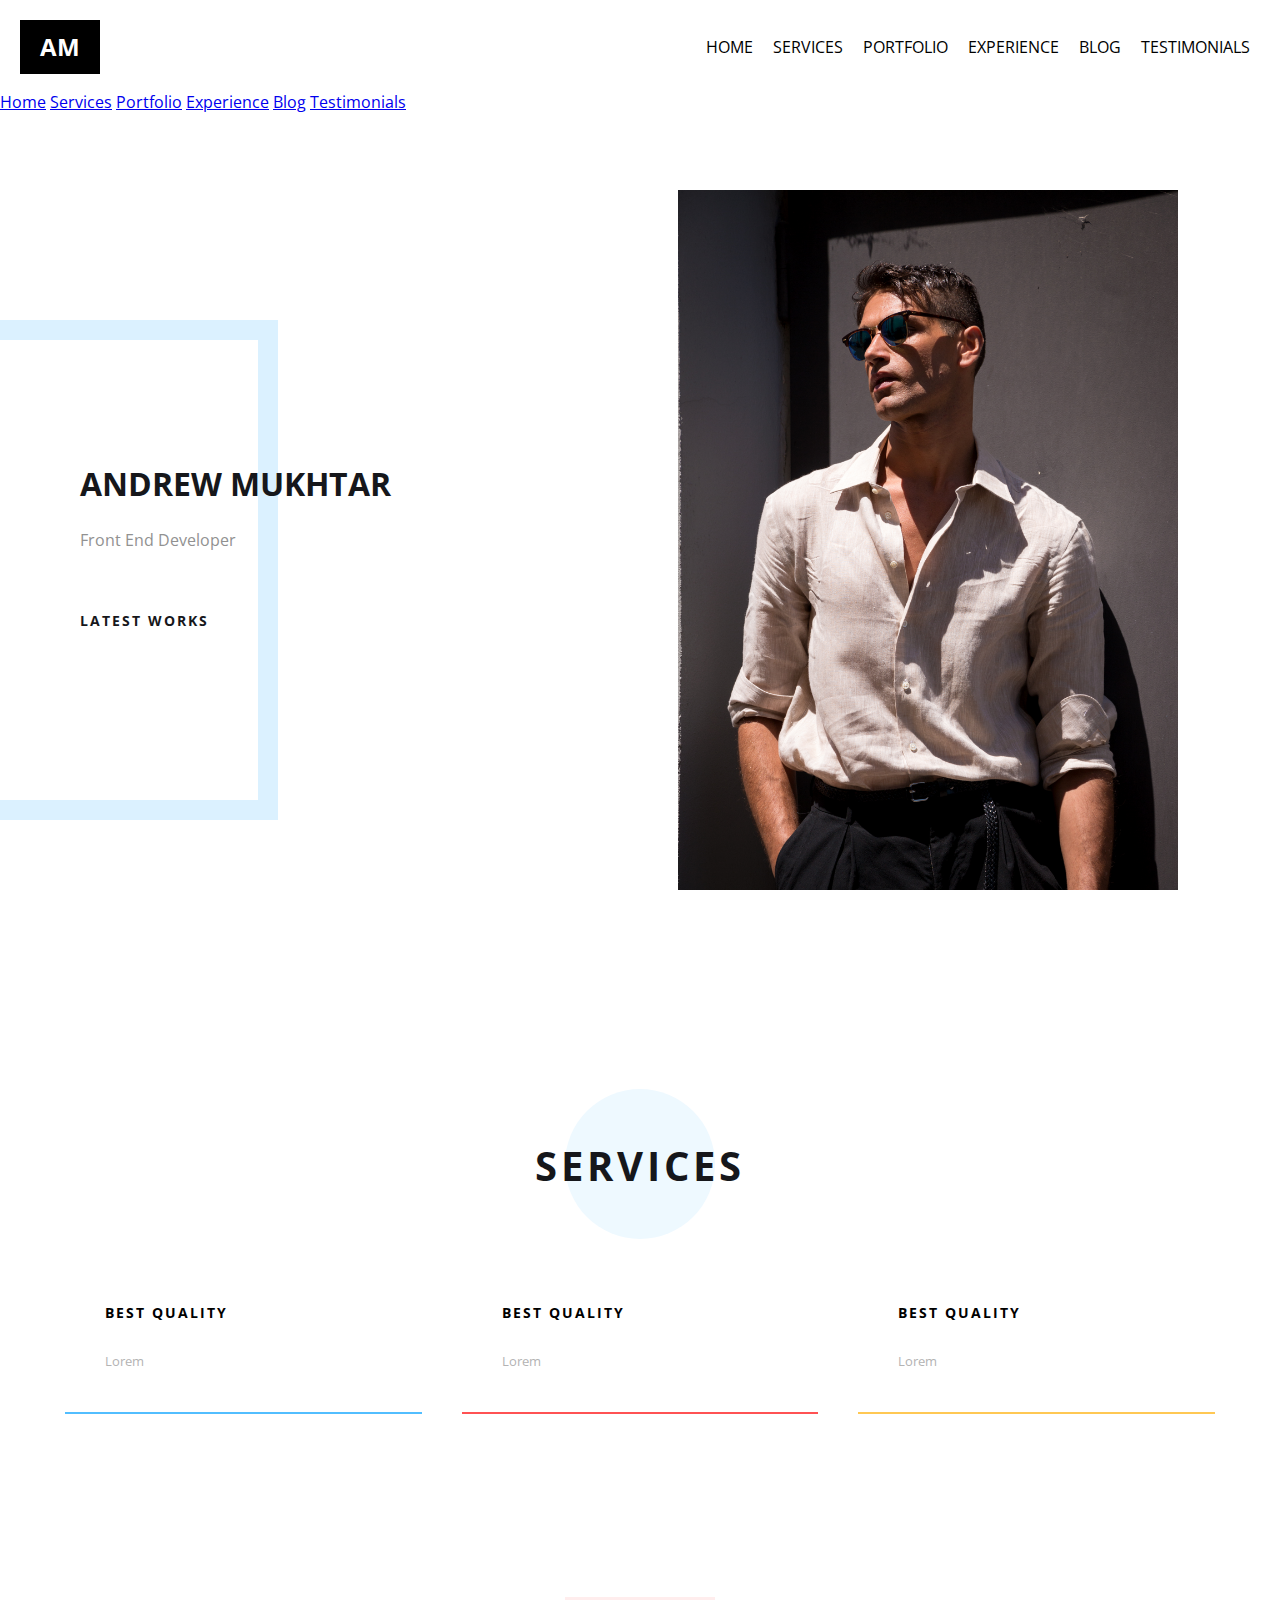
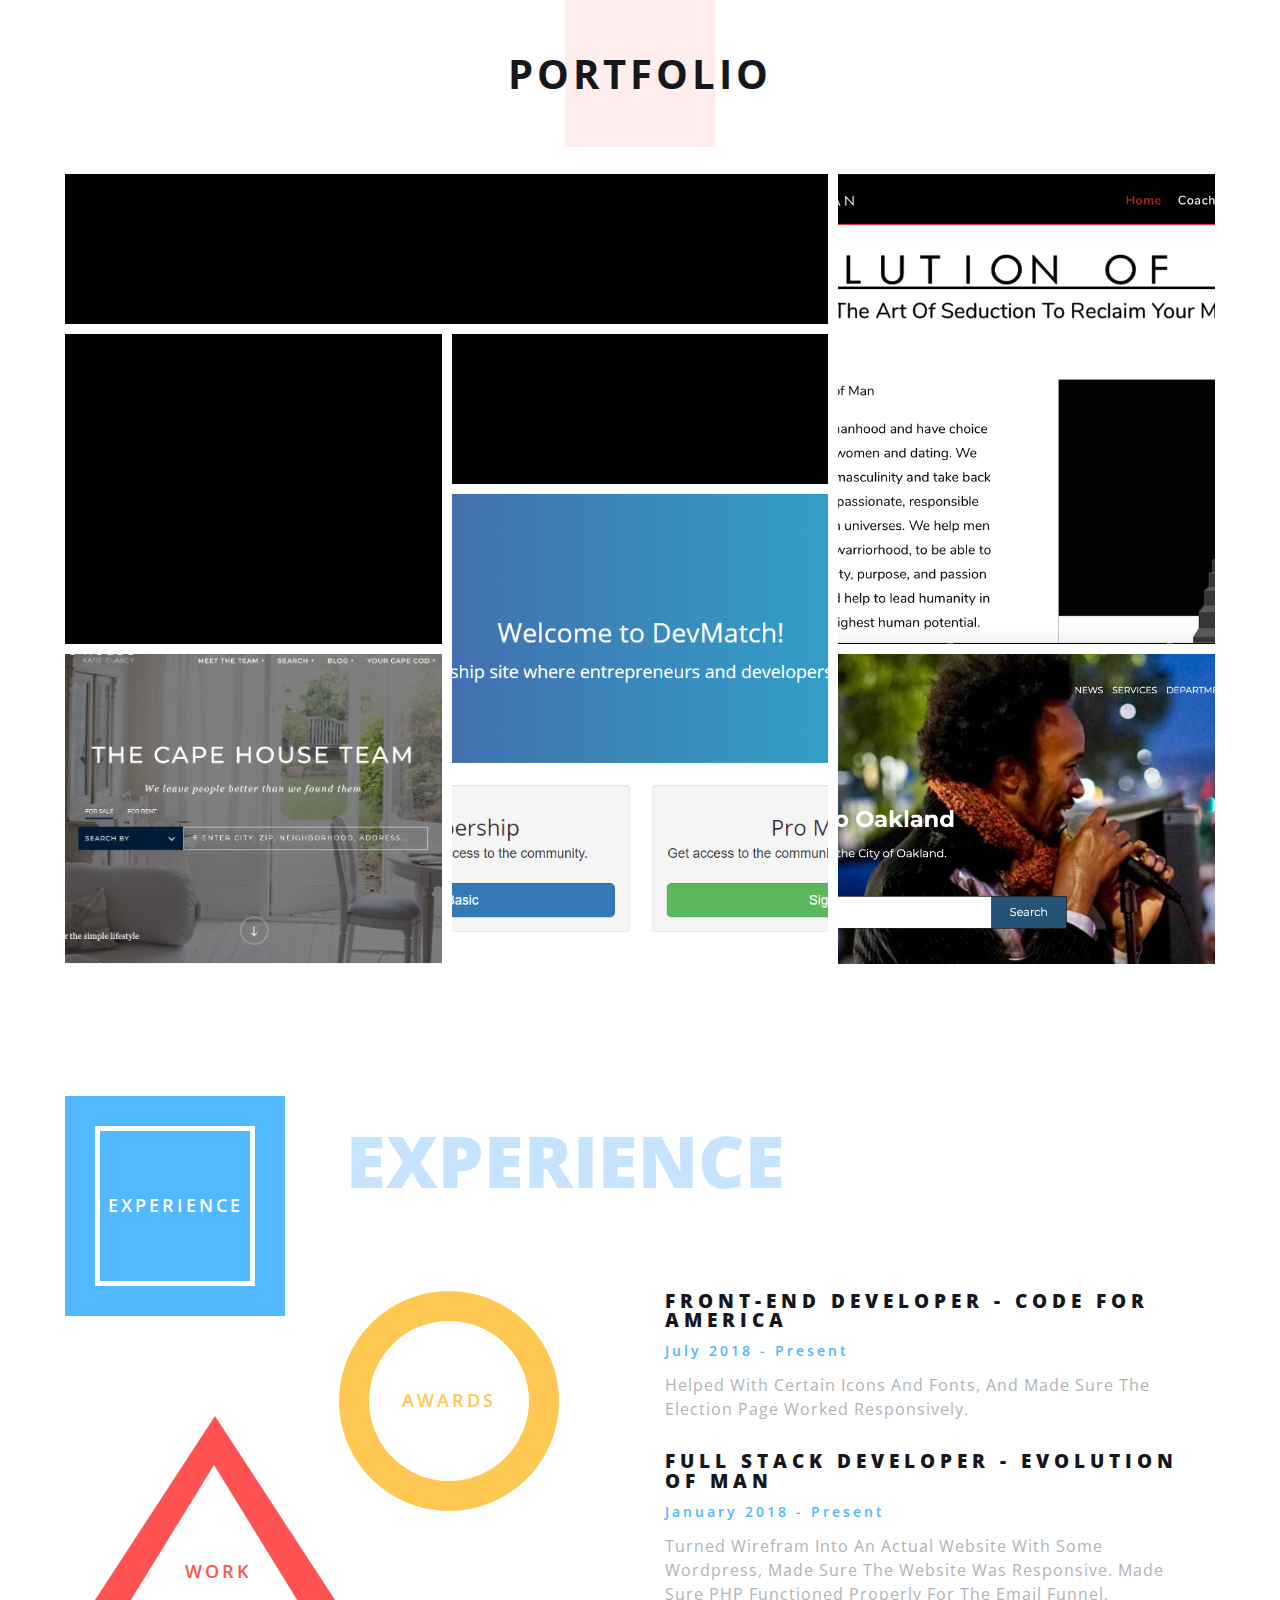
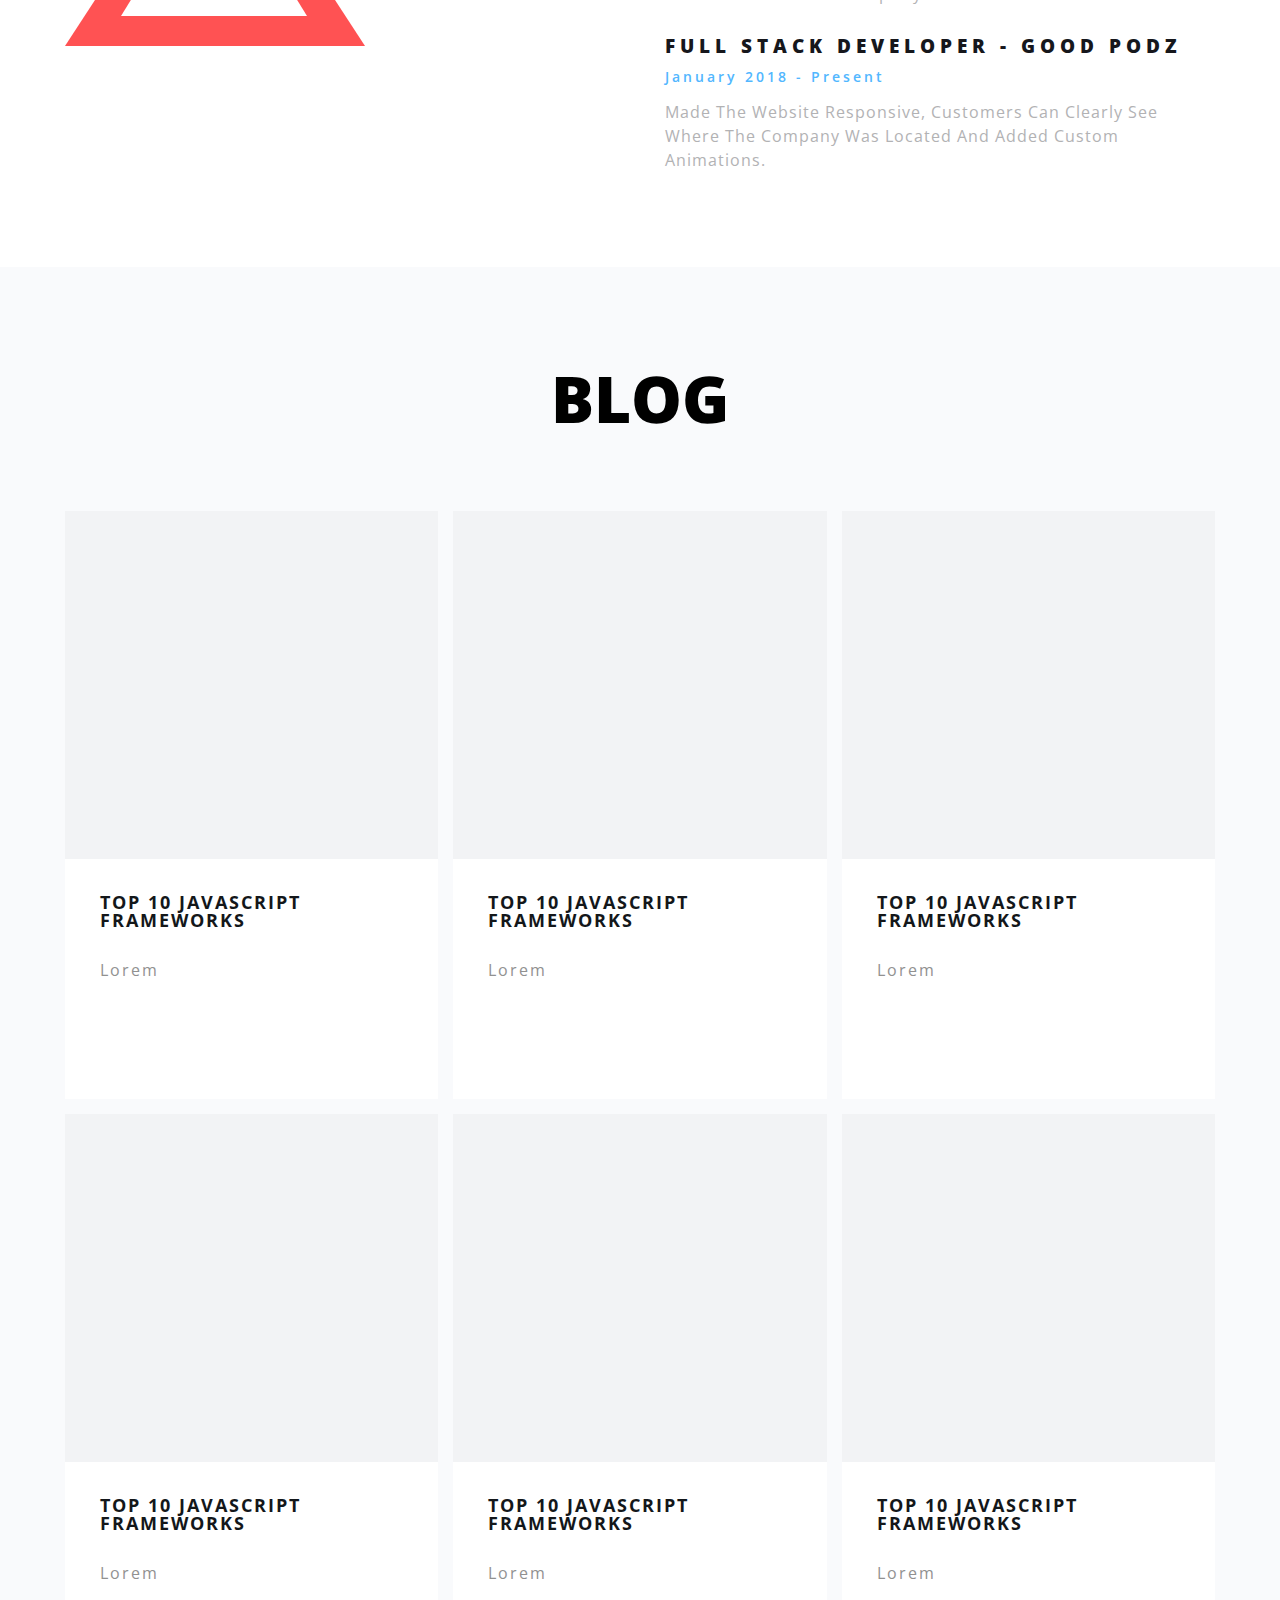
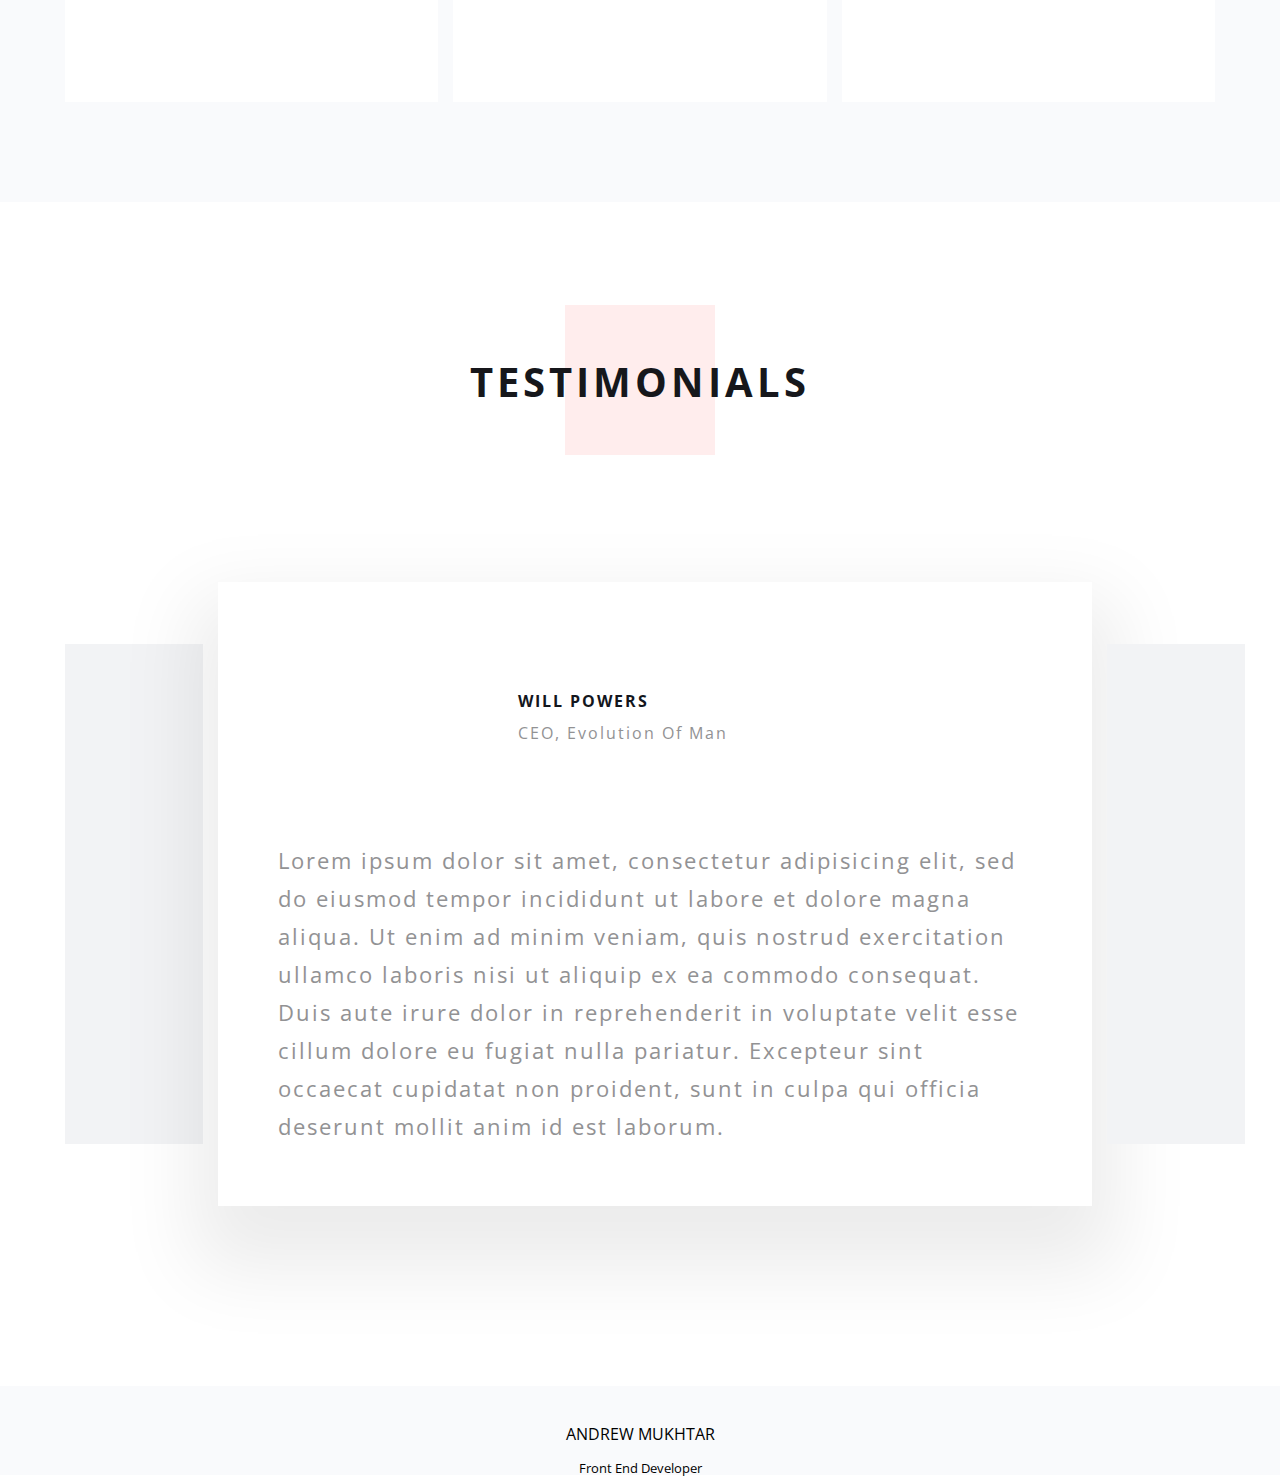
==== commit b1195c75: "style done" ====
--- a/index.html
+++ b/index.html
@@ -10,7 +10,7 @@
   <body>
     <header>
       <div class="logo">
-        Andrew Mukhtar
+        <a href="index.html" class="name">AM</a>
       </div>
       <div class="header-menu">
         <a href="index.html">Home</a>
@@ -20,15 +20,18 @@
         <a href="index.html#blog-section">Blog</a>
         <a href="index.html#testimonials-section">Testimonials</a>
       </div>
+      <div class="menu-btn">
+        <i class="fas fa-bars"></i>
+      </div>
     </header>
-    <!--<div class="mobile-menu active">
+    <div class="mobile-menu active">
       <a href="index.html">Home</a>
       <a href="index.html#services-section">Services</a>
       <a href="index.html#portfolio-section">Portfolio</a>
       <a href="index.html#experience-section">Experience</a>
       <a href="index.html#blog-section">Blog</a>
       <a href="index.html#testimonials-section">Testimonials</a>
-    </div> -->
+    </div>
     <section id="top">
       <div class="container">
         <div class="info">
--- a/css/main.css
+++ b/css/main.css
@@ -17,10 +17,78 @@
   margin: 0 auto;
 }
 
+header {
+  display: flex;
+  padding: 20px;
+  justify-content: space-between;
+}
+
+header .logo{
+  font-size: 1.5rem;
+  font-weight: 700;
+  text-transform: uppercase;
+  color: white;
+  display: flex;
+}
+
+header .logo .name {
+  background: black;
+  padding: 15px 20px;
+  text-decoration: none;
+  color: white;
+}
+
+header .header-menu {
+  font-size: 1rem;
+  text-transform: uppercase;
+  text-decoration: none;
+  display: flex;
+  justify-content: center;
+  align-items: center;
+}
+
+header .header-menu a {
+  font-size: 1rem;
+  text-transform: uppercase;
+  text-decoration: none;
+  color: black;
+  padding: 0 10px;
+  transition: all .3s ease-in-out;
+}
+
+header .header-menu a:hover {
+  font-weight: 700;
+  color: #ff5253;
+}
+
+header .menu-btn {
+  font-weight: 700;
+  color: #ff5253;
+  display: flex;
+  justify-content: center;
+  align-items: center;
+  padding: 15px;
+  font-size: 1.6rem;
+  display: none;
+  cursor: pointer;
+}
+
 @media only screen and (max-width: 960px) {
   .container {width: 100%;}
 }
 
 @media only screen and (max-width: 767px) {
-  
+
+  header .header-menu {
+    display: none;
+  }
+
+  header .menu-btn {
+    display: flex;
+  }
+
+  header .logo{
+    font-size: 1.3rem;
+  }
+
 }
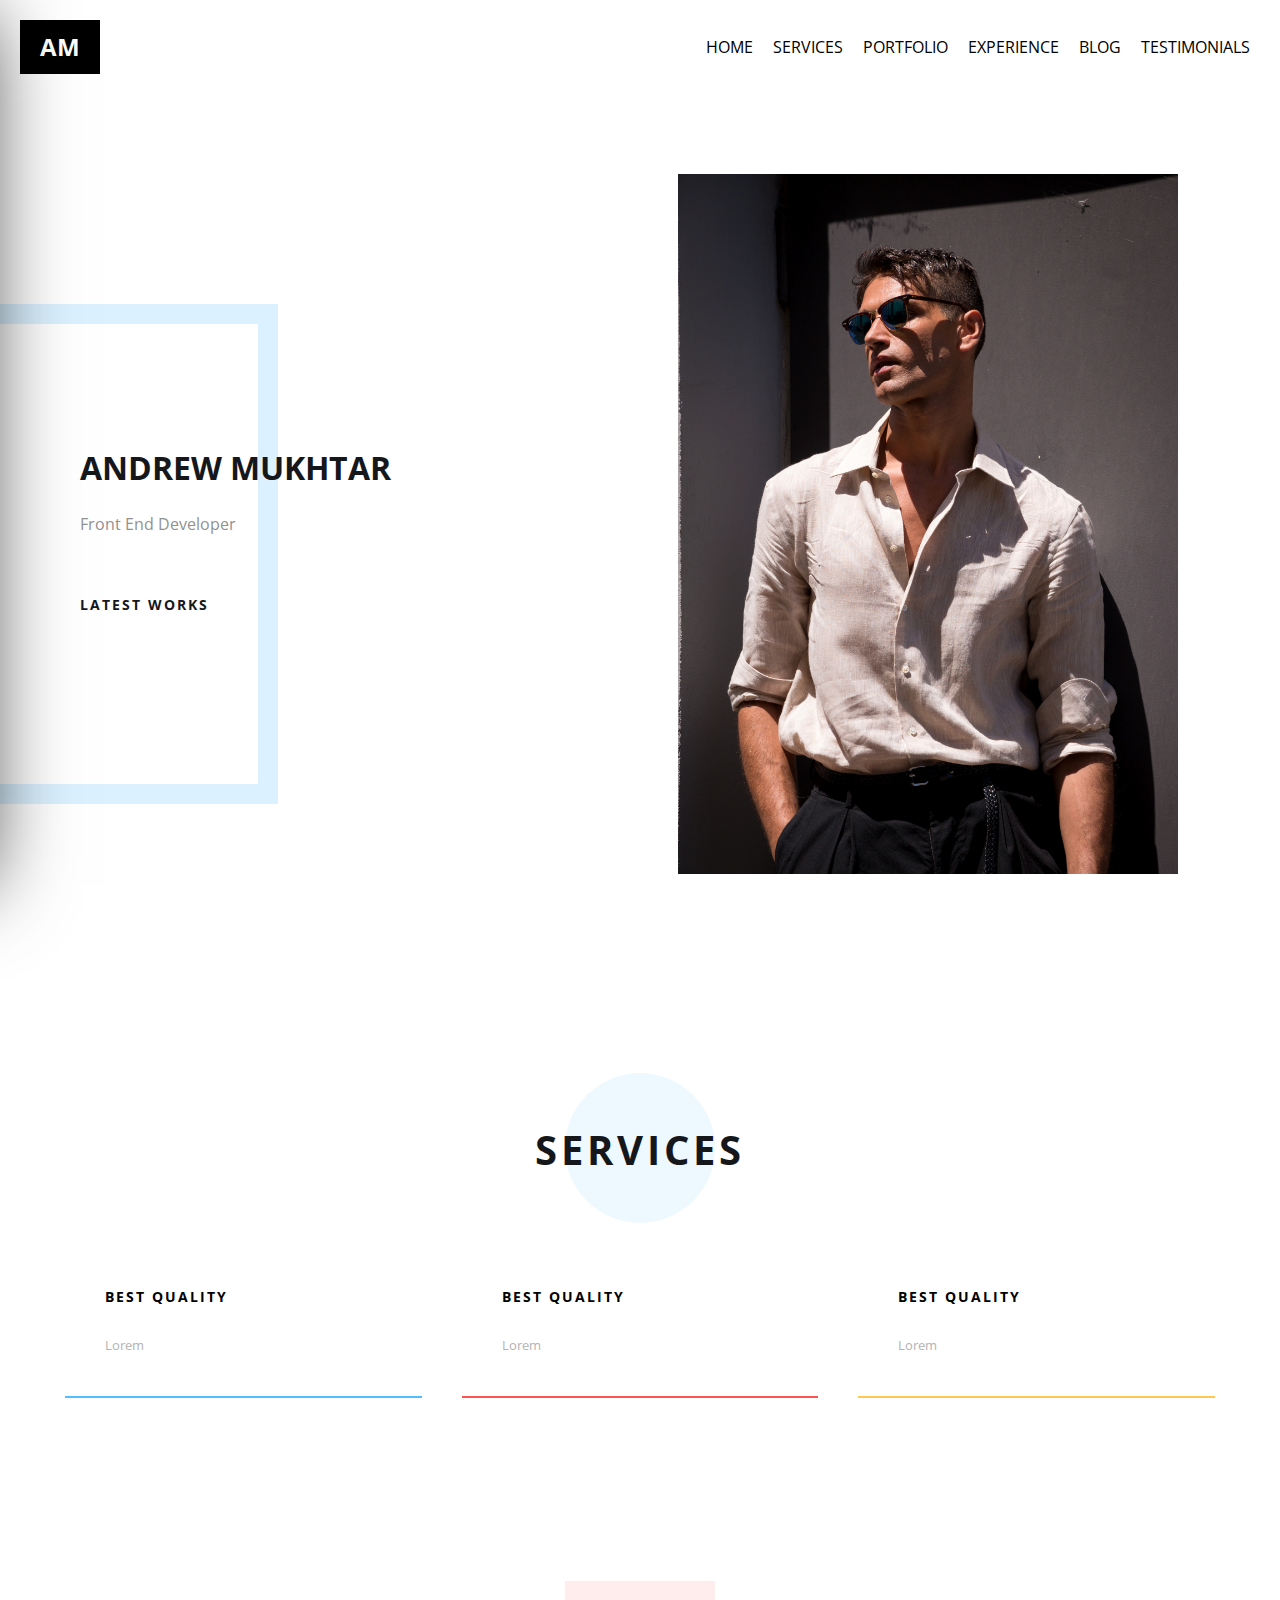
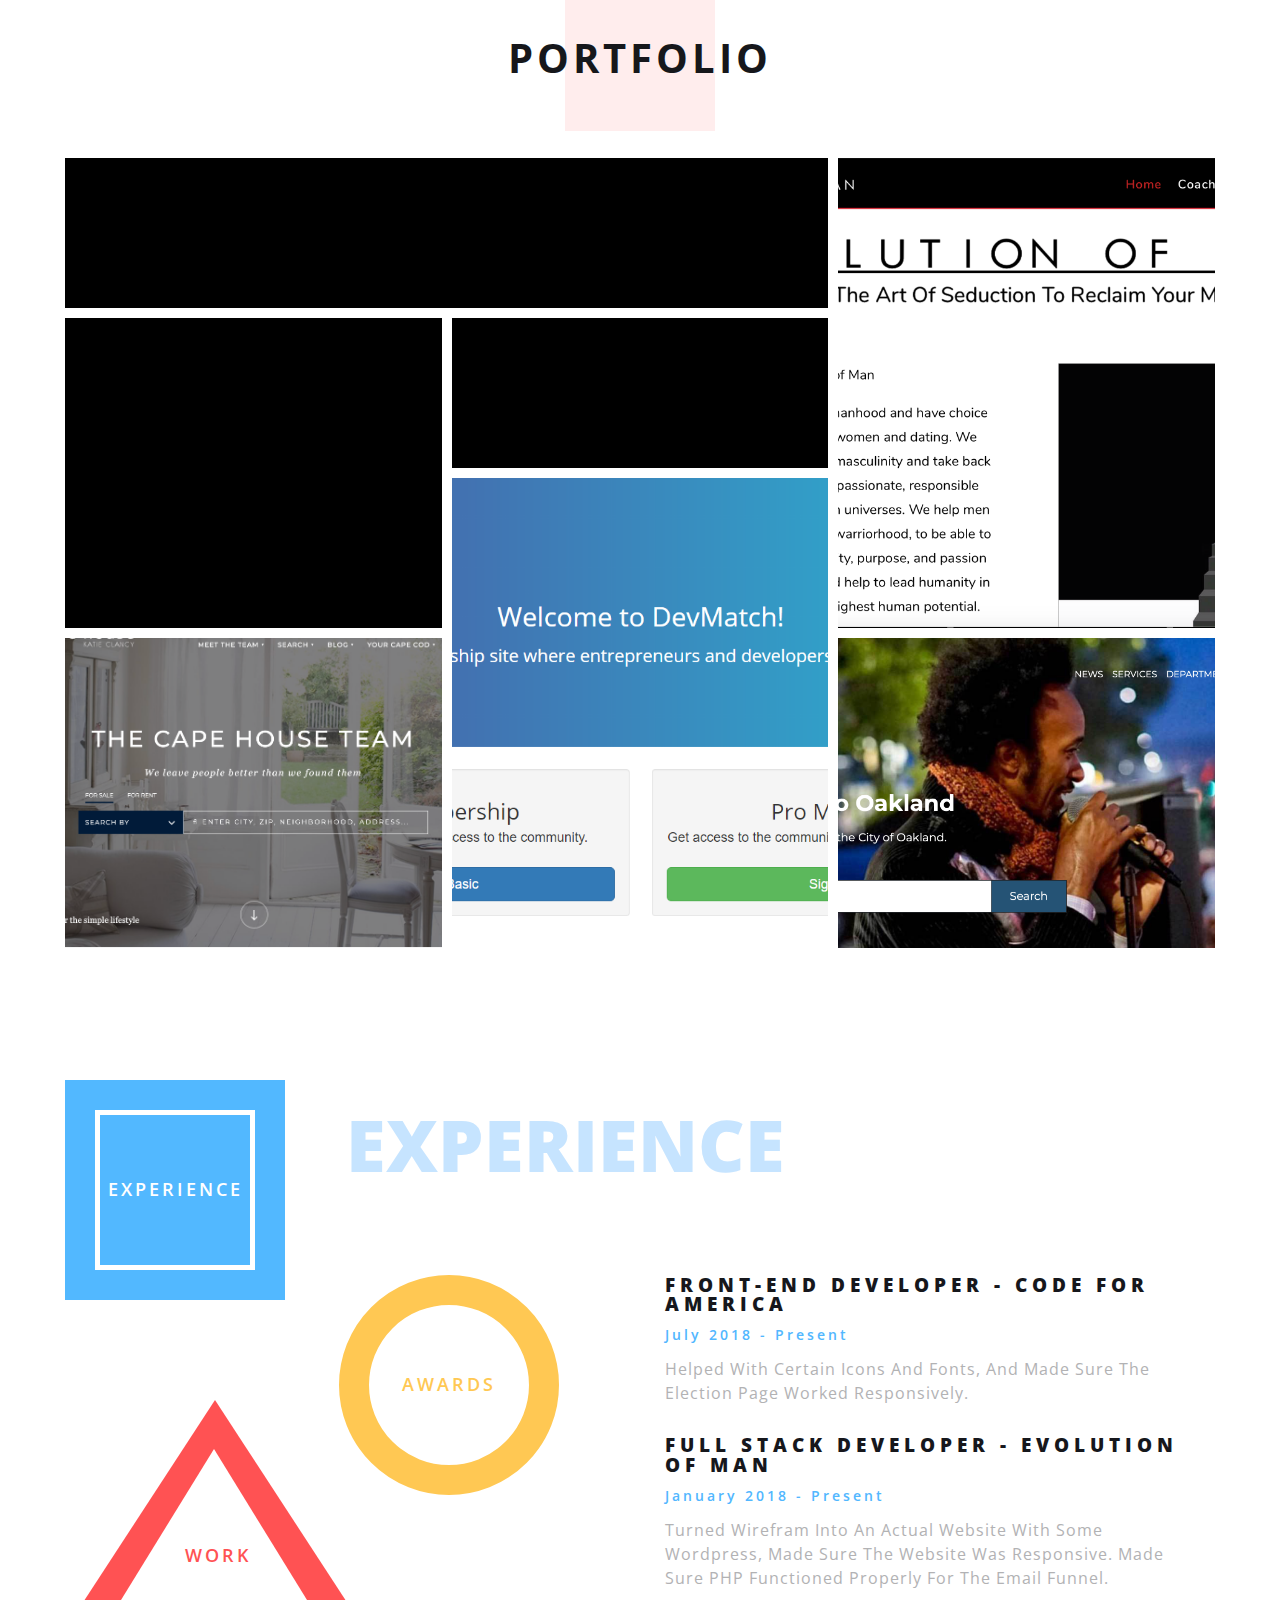
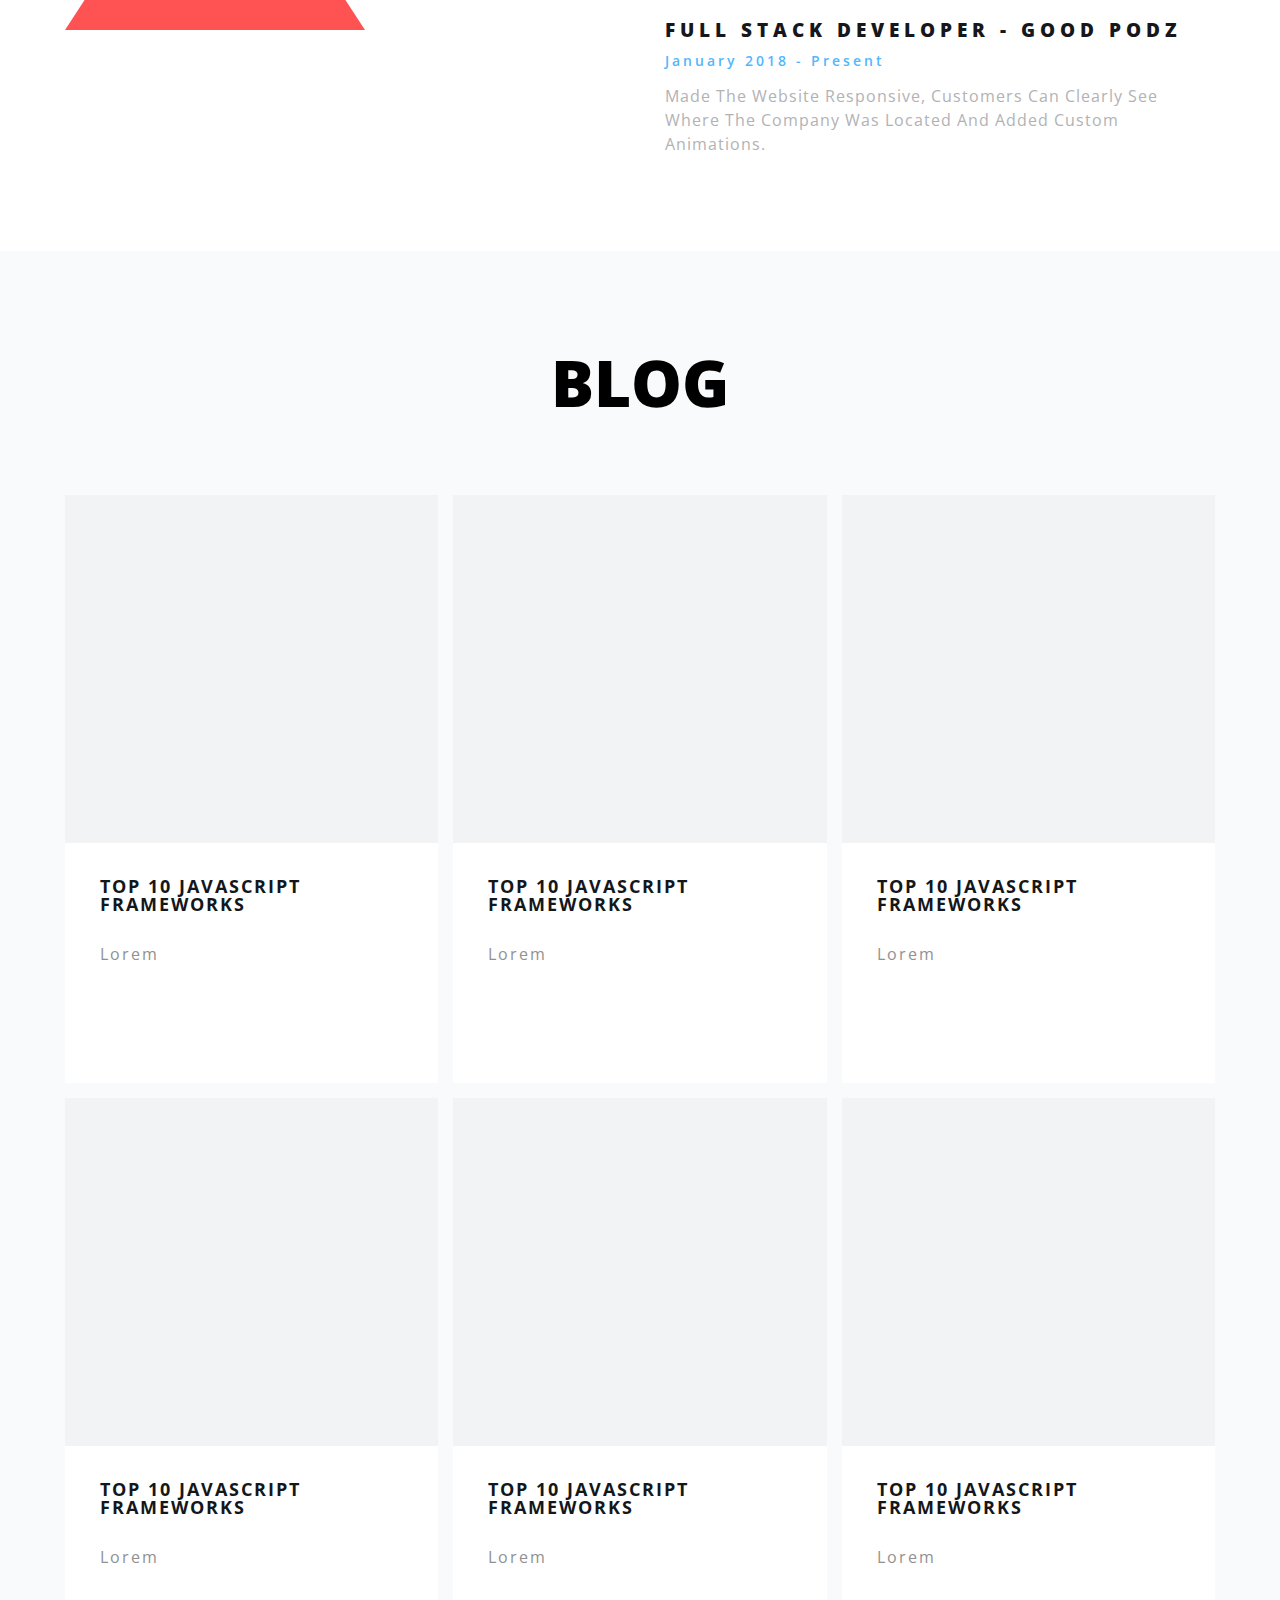
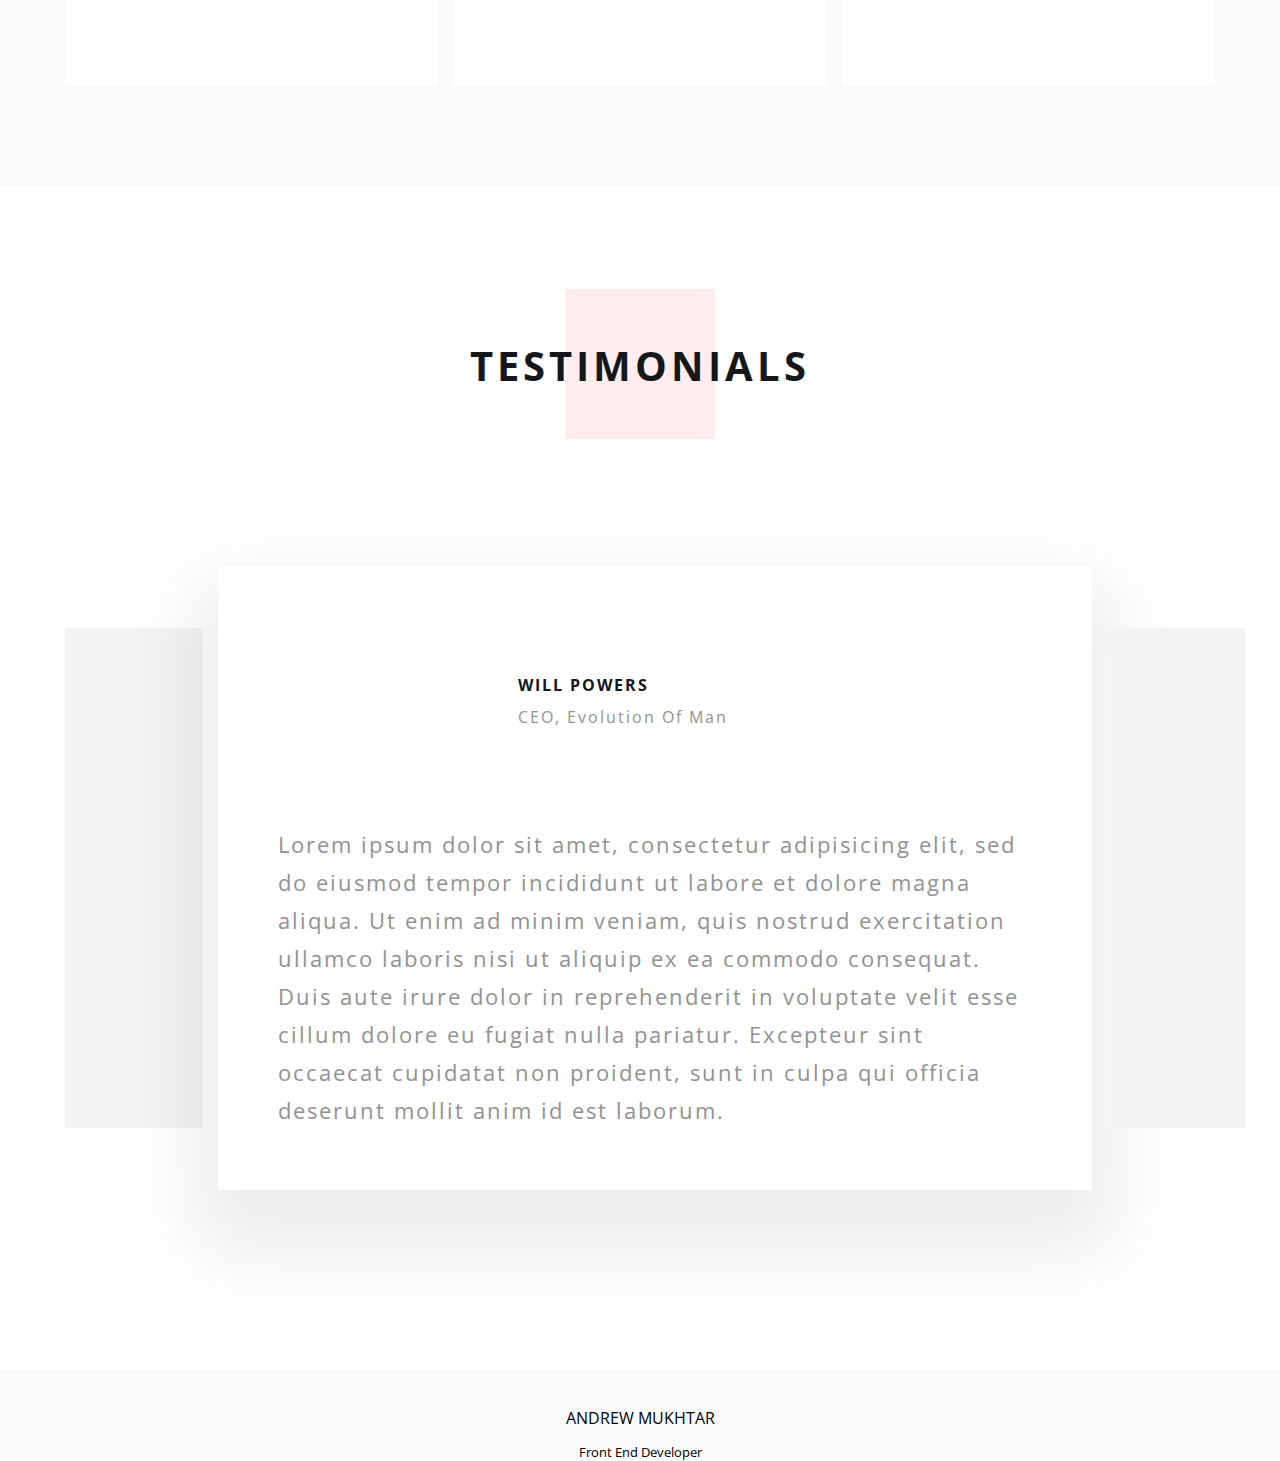
==== commit a1b67d40: "styled menu" ====
--- a/index.html
+++ b/index.html
@@ -24,7 +24,7 @@
         <i class="fas fa-bars"></i>
       </div>
     </header>
-    <div class="mobile-menu active">
+    <div class="mobile-menu">
       <a href="index.html">Home</a>
       <a href="index.html#services-section">Services</a>
       <a href="index.html#portfolio-section">Portfolio</a>
--- a/css/main.css
+++ b/css/main.css
@@ -73,6 +73,40 @@
   cursor: pointer;
 }
 
+.mobile-menu {
+  background: #fff;
+  display: flex;
+  flex-direction: column;
+  padding: 40px 0;
+  position: absolute;
+  top: 0;
+  height: 100vh;
+  width: 50%;
+  z-index: 10;
+  transform: translate3d(-100%, 0, 0);
+  transition: all .4s ease-in-out;
+  -webkit-box-shadow: 2px 0px 78px -15px rgba(0,0,0,0.75);
+  -moz-box-shadow: 2px 0px 78px -15px rgba(0,0,0,0.75);
+  box-shadow: 2px 0px 78px -15px rgba(0,0,0,0.75);
+}
+
+.mobile-menu.active{
+  transform: translate3d(0, 0, 0);
+}
+
+.mobile-menu a {
+  padding: 15px;
+  text-decoration: none;
+  color: black;
+}
+
+.mobile-menu a:hover {
+
+  text-decoration: none;
+  color: white;
+  background: #ff5253;
+}
+
 @media only screen and (max-width: 960px) {
   .container {width: 100%;}
 }
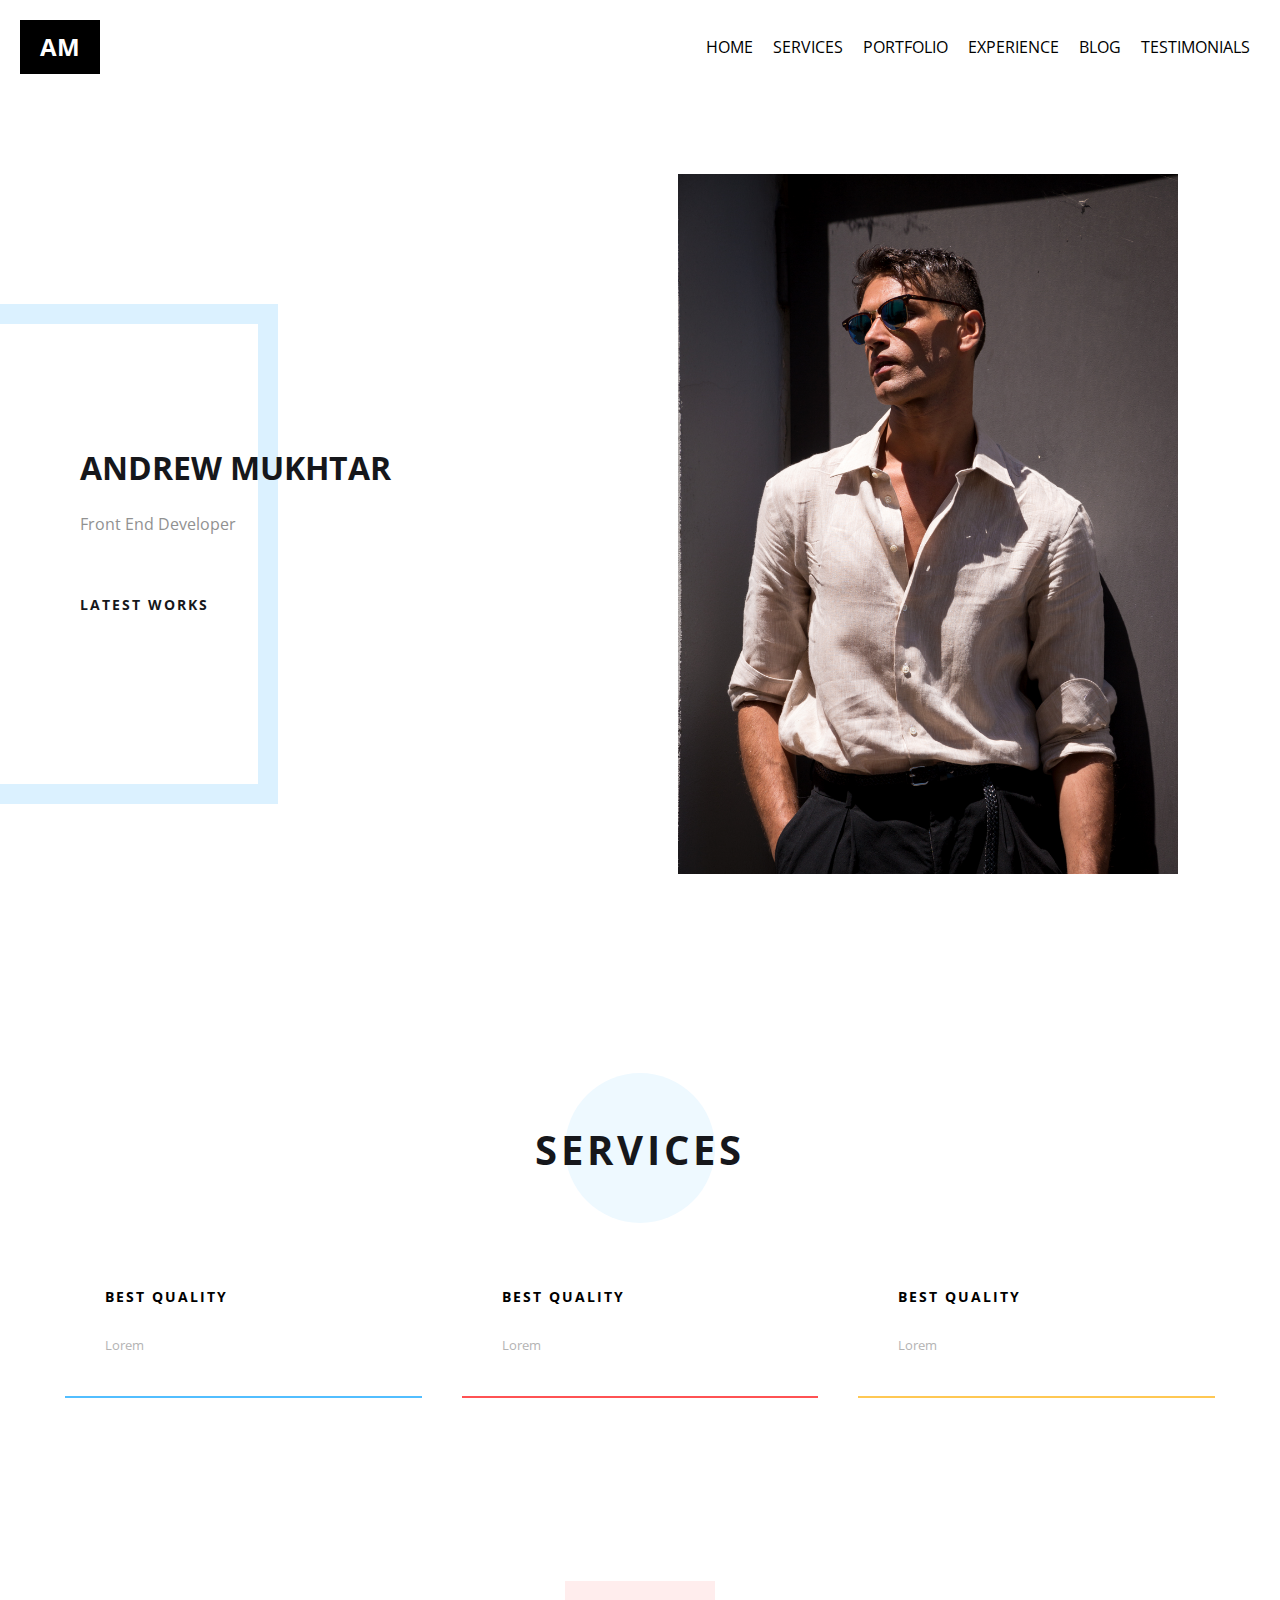
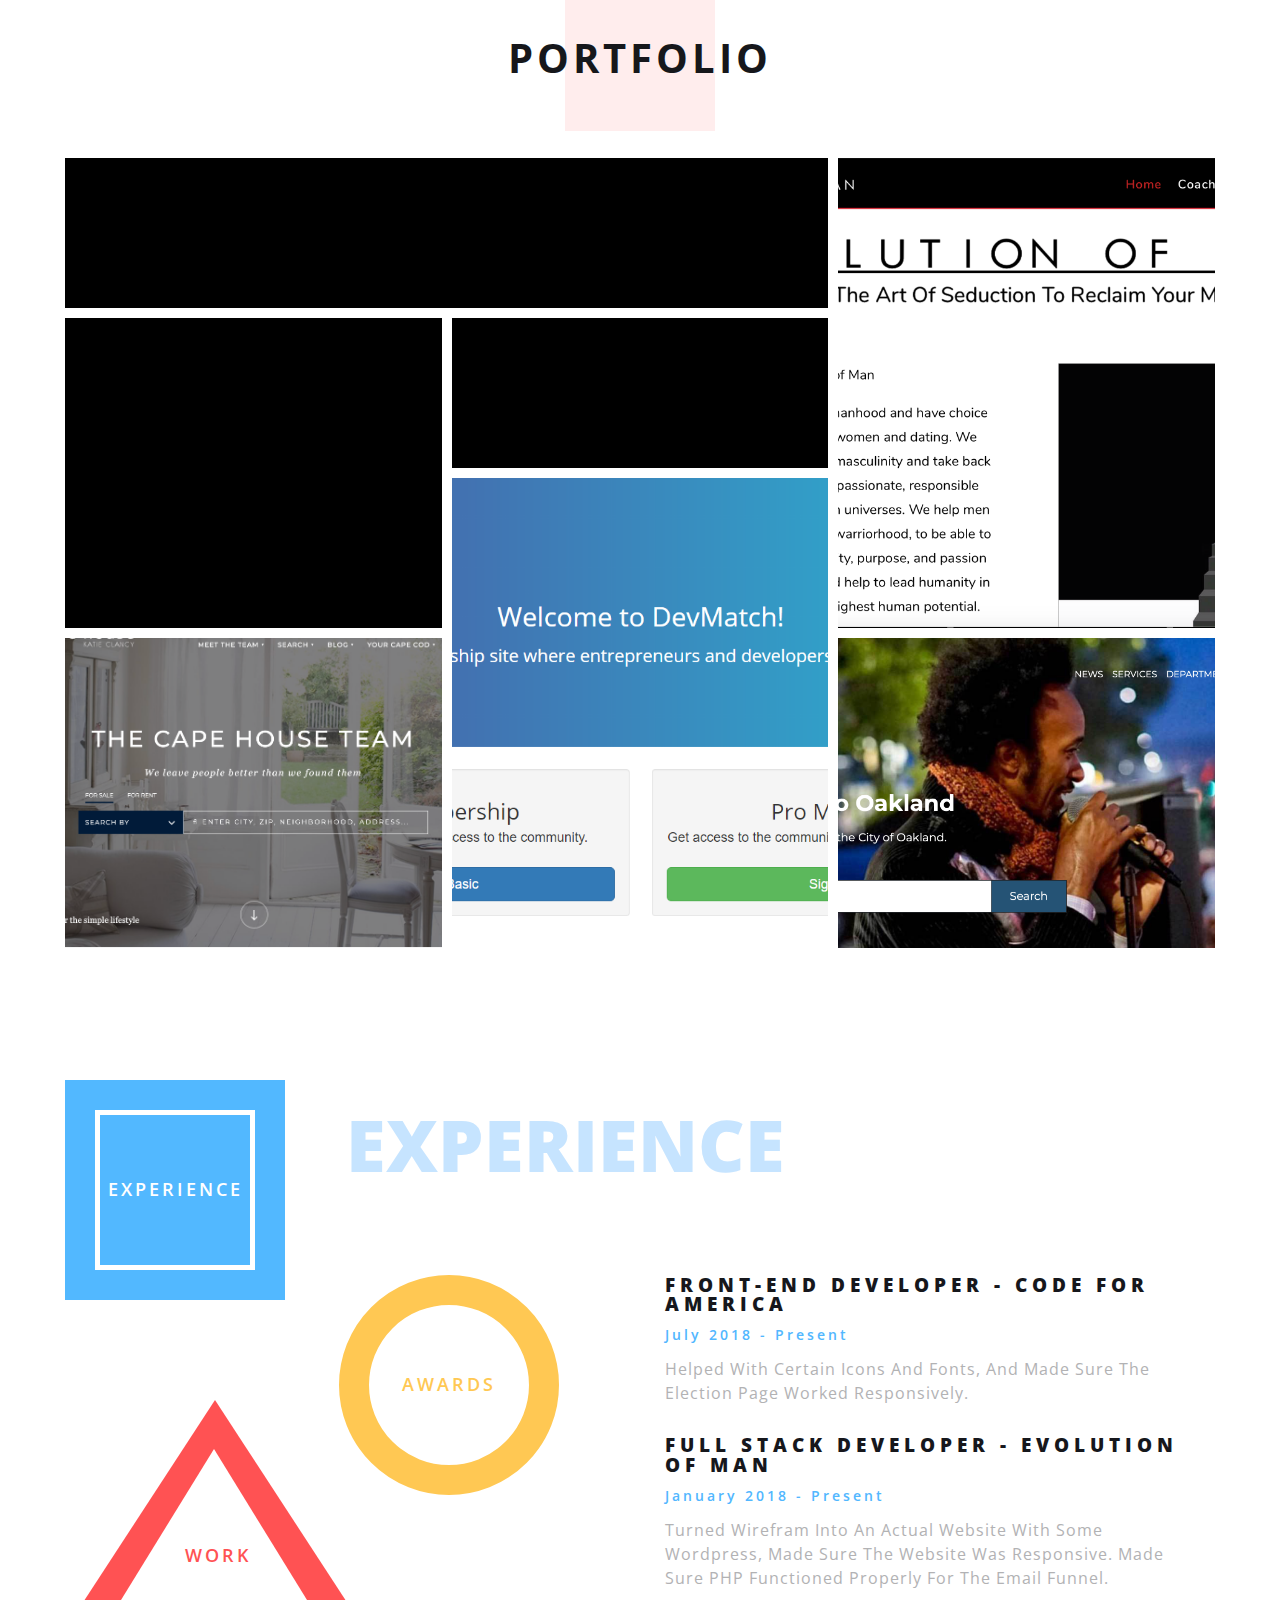
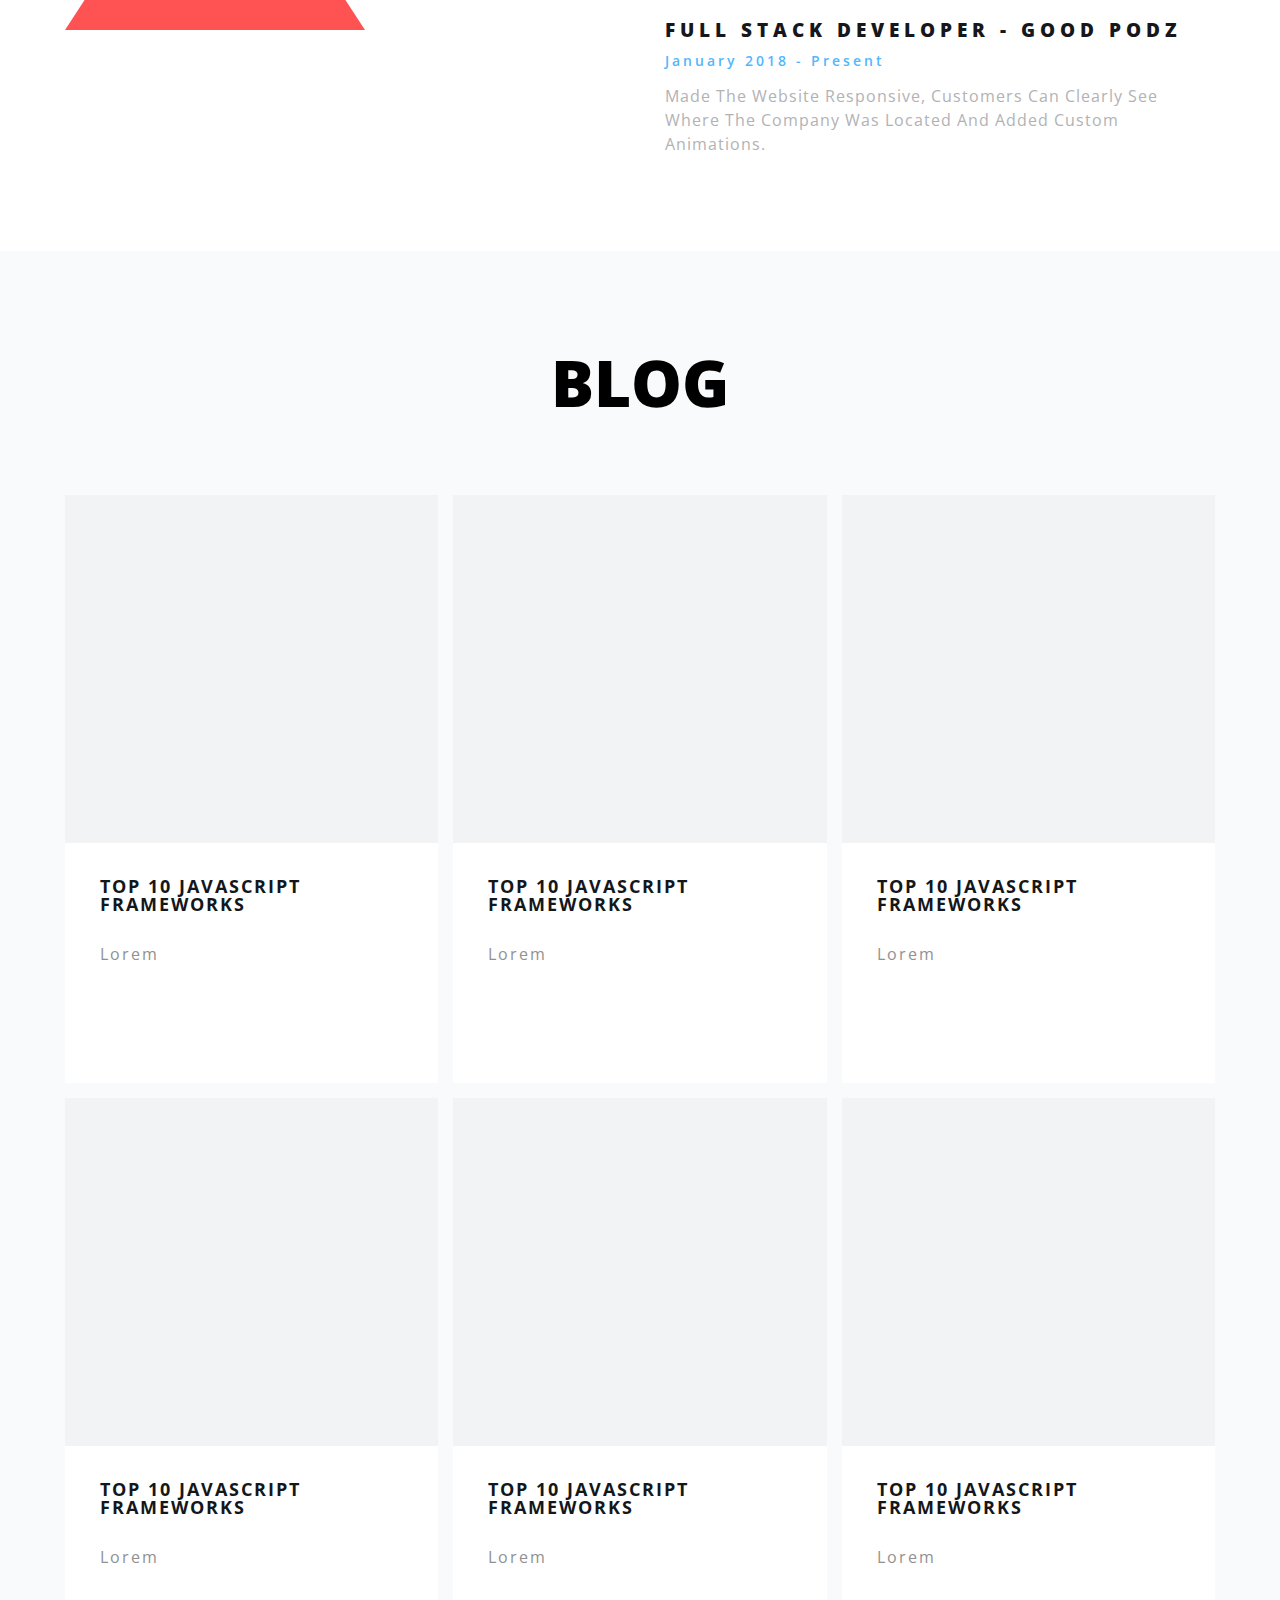
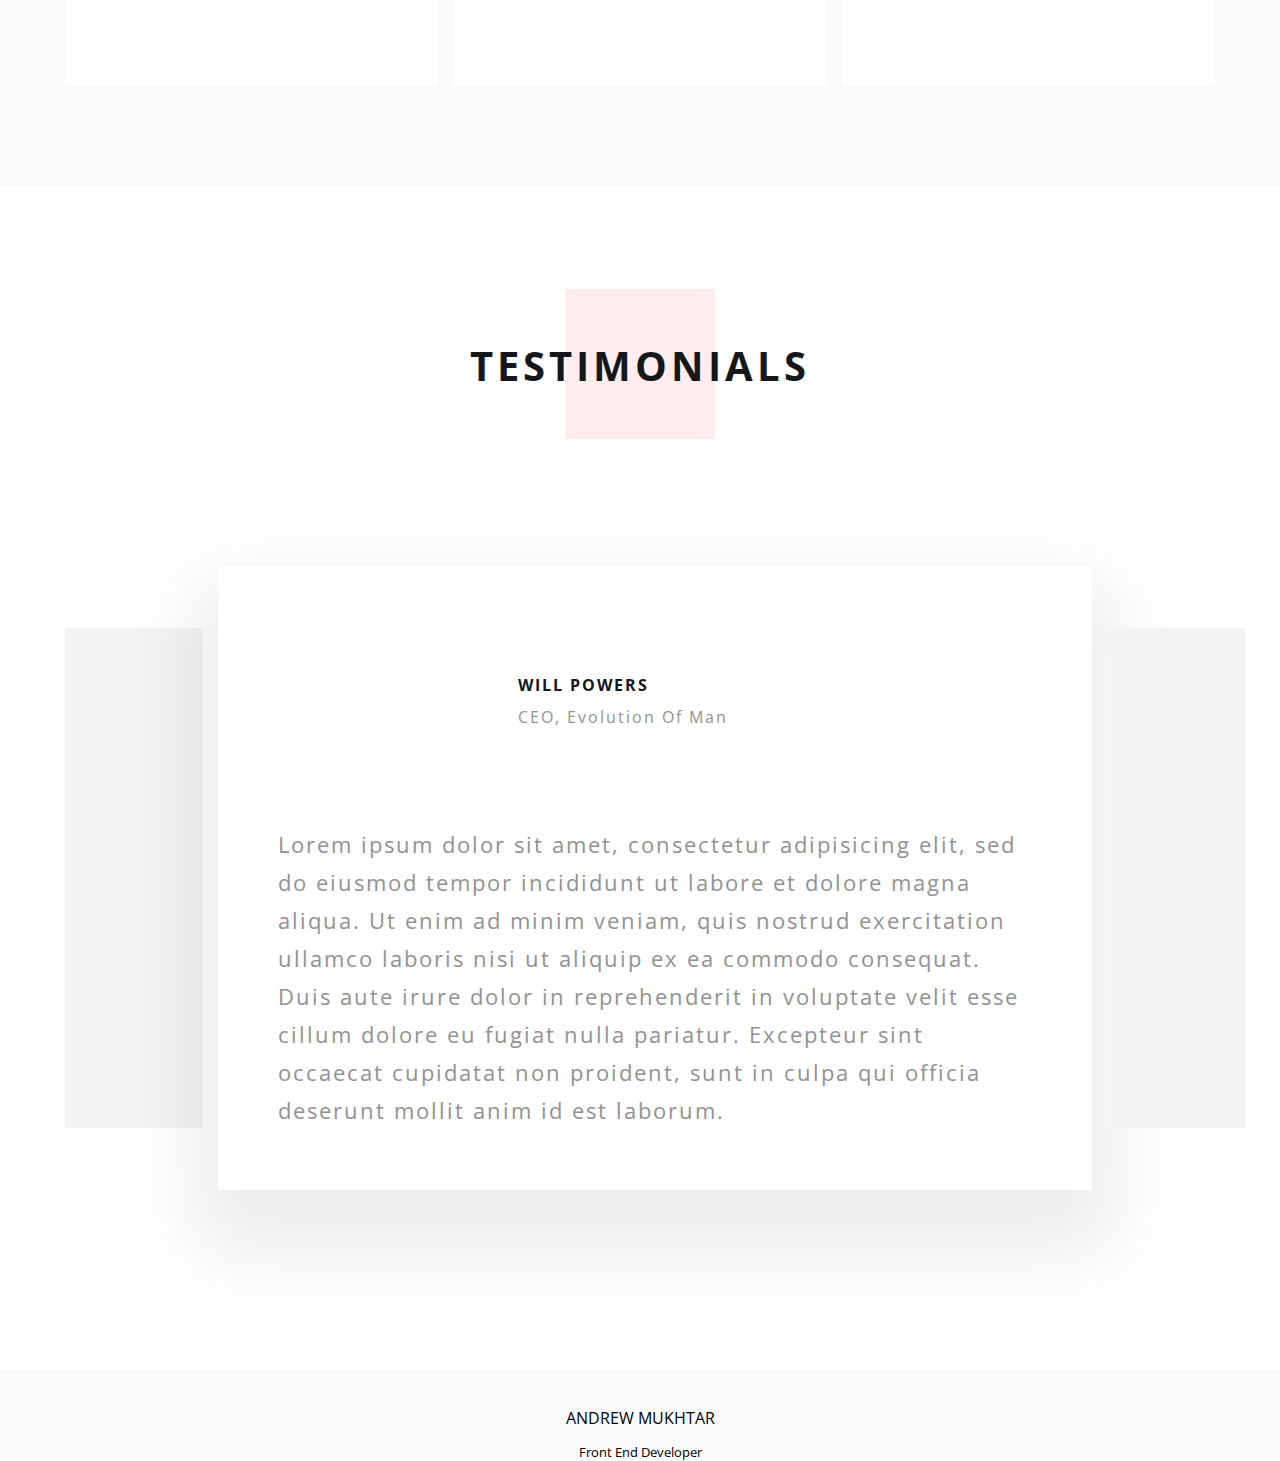
==== commit da8f6d8a: "menu javascript" ====
--- a/index.html
+++ b/index.html
@@ -328,5 +328,8 @@
       <h5>Andrew Mukhtar</h5>
       <h6>Front End Developer</h6>
     </footer>
+
+    <script src="js/app.js"></script>
+
   </body>
 </html>
--- a/css/main.css
+++ b/css/main.css
@@ -74,8 +74,8 @@
 }
 
 .mobile-menu {
+  display: none;
   background: #fff;
-  display: flex;
   flex-direction: column;
   padding: 40px 0;
   position: absolute;
@@ -125,4 +125,8 @@
     font-size: 1.3rem;
   }
 
+  .mobile-menu {
+    display: flex;
+  }
+
 }
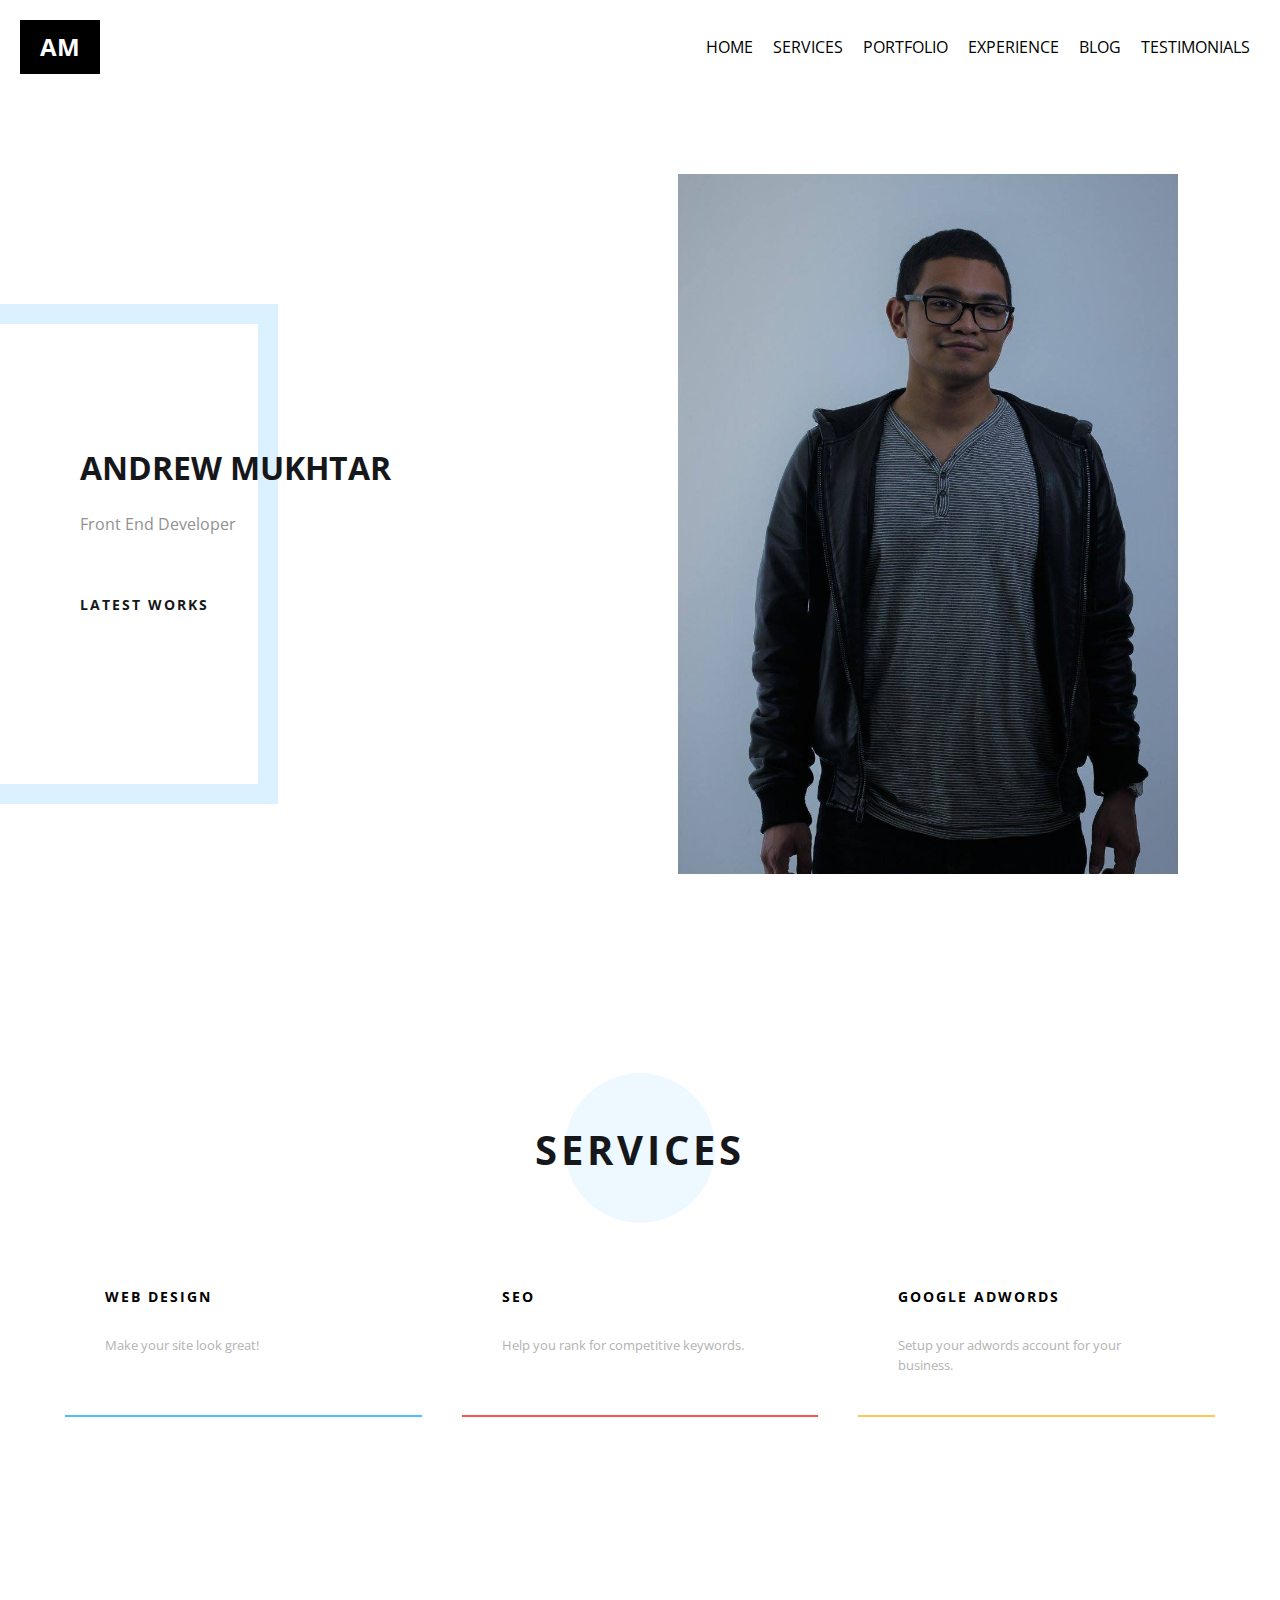
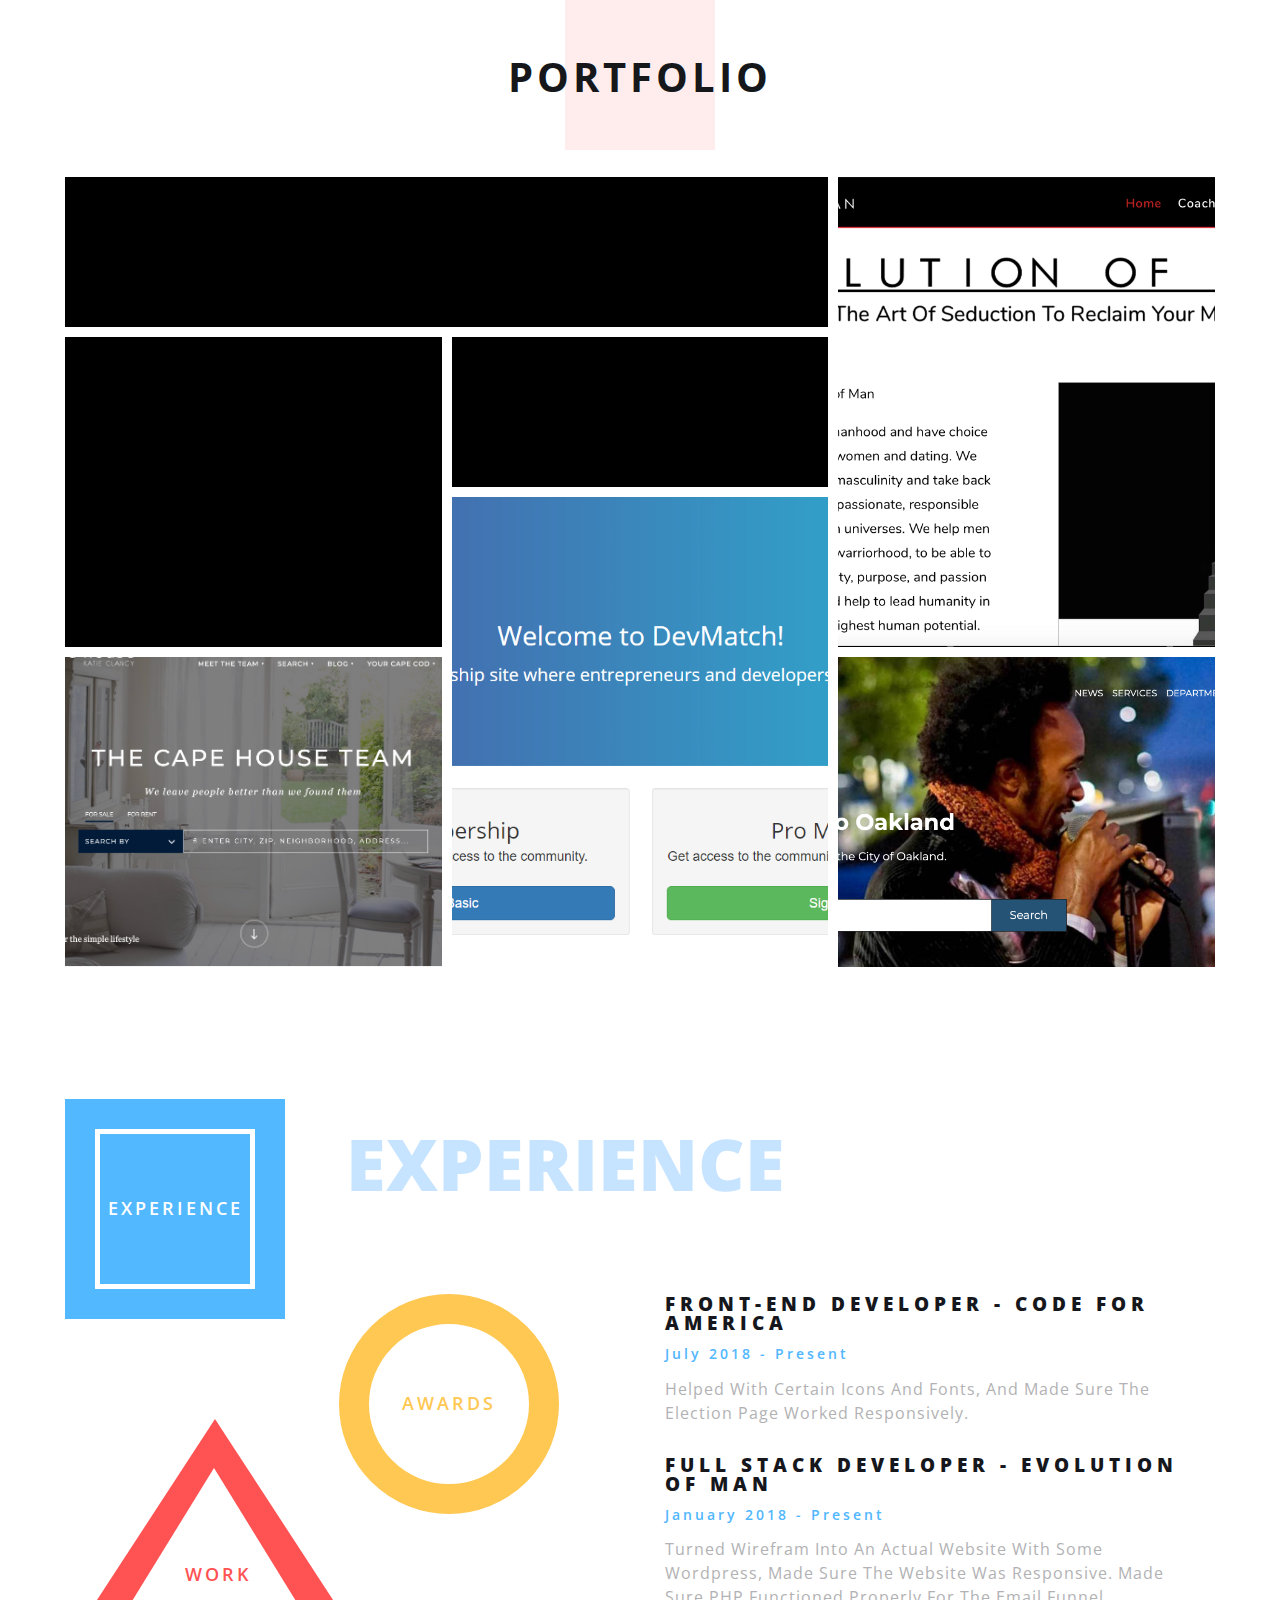
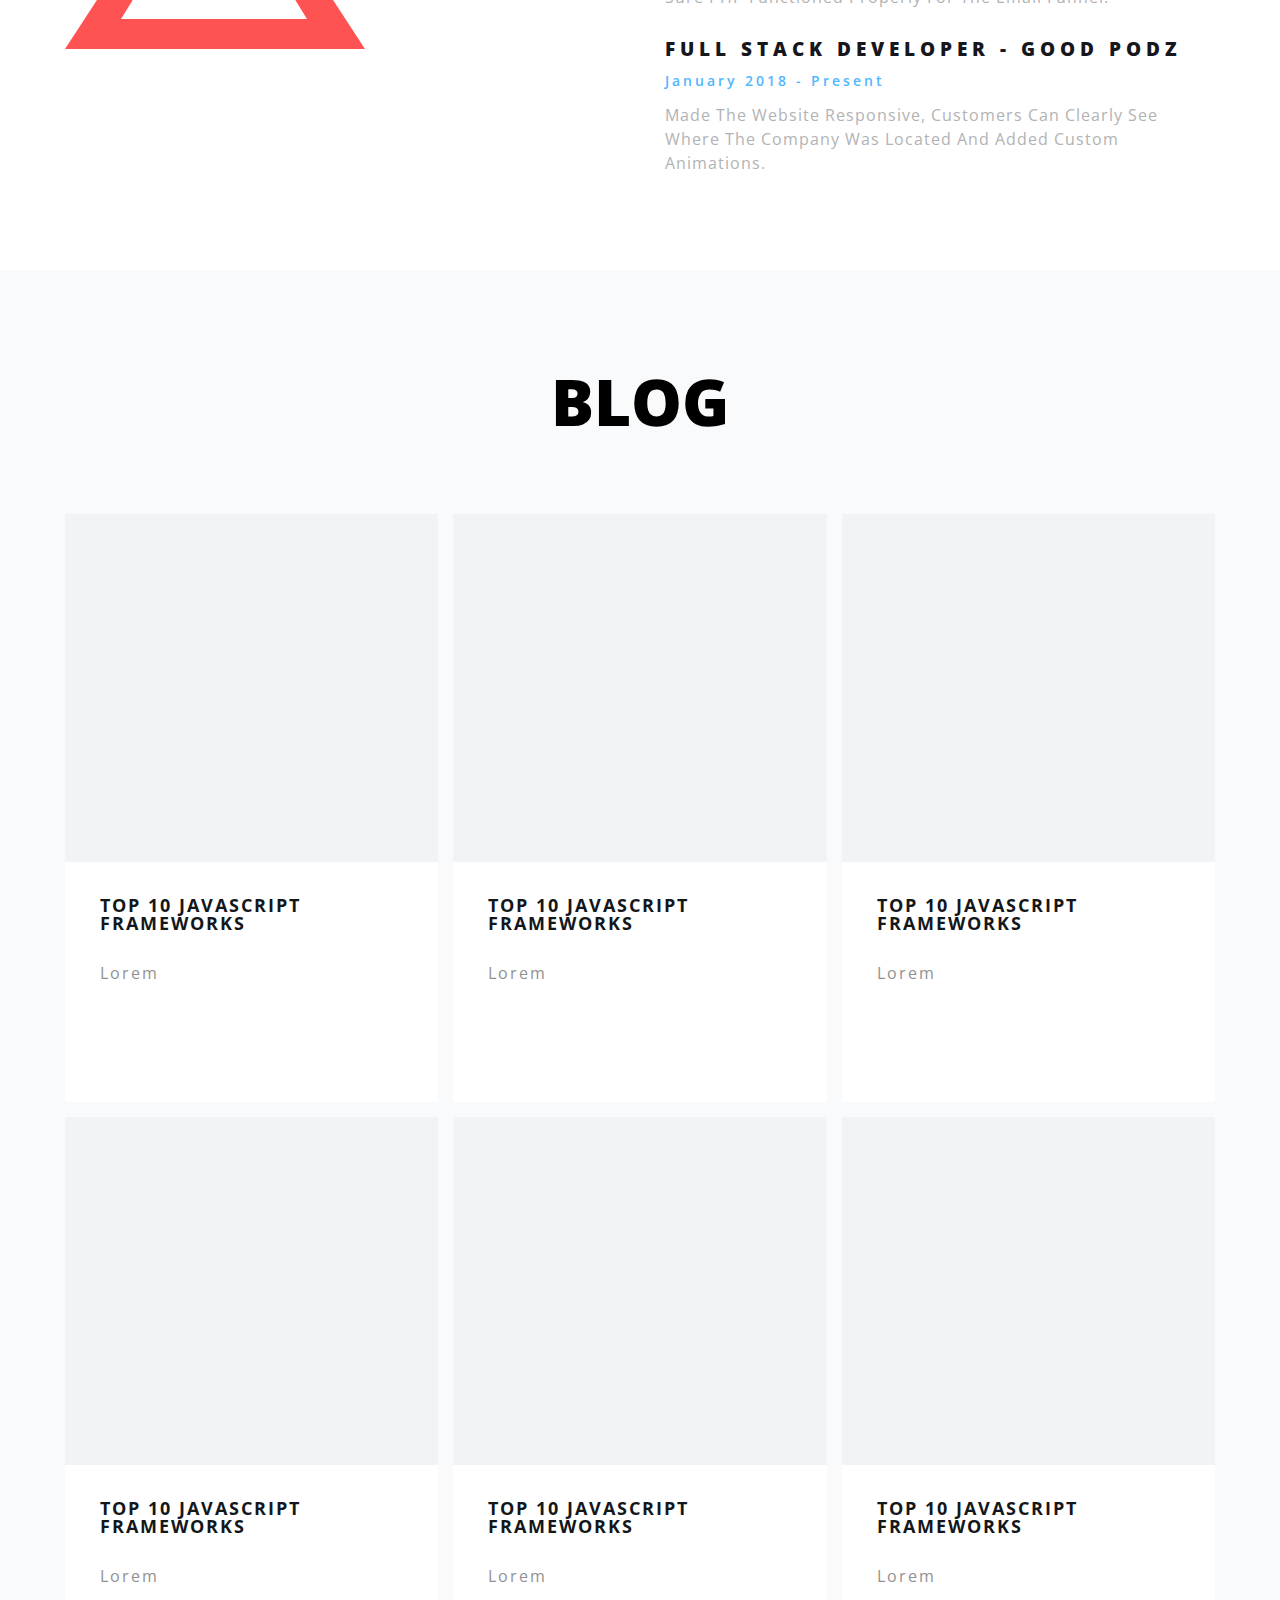
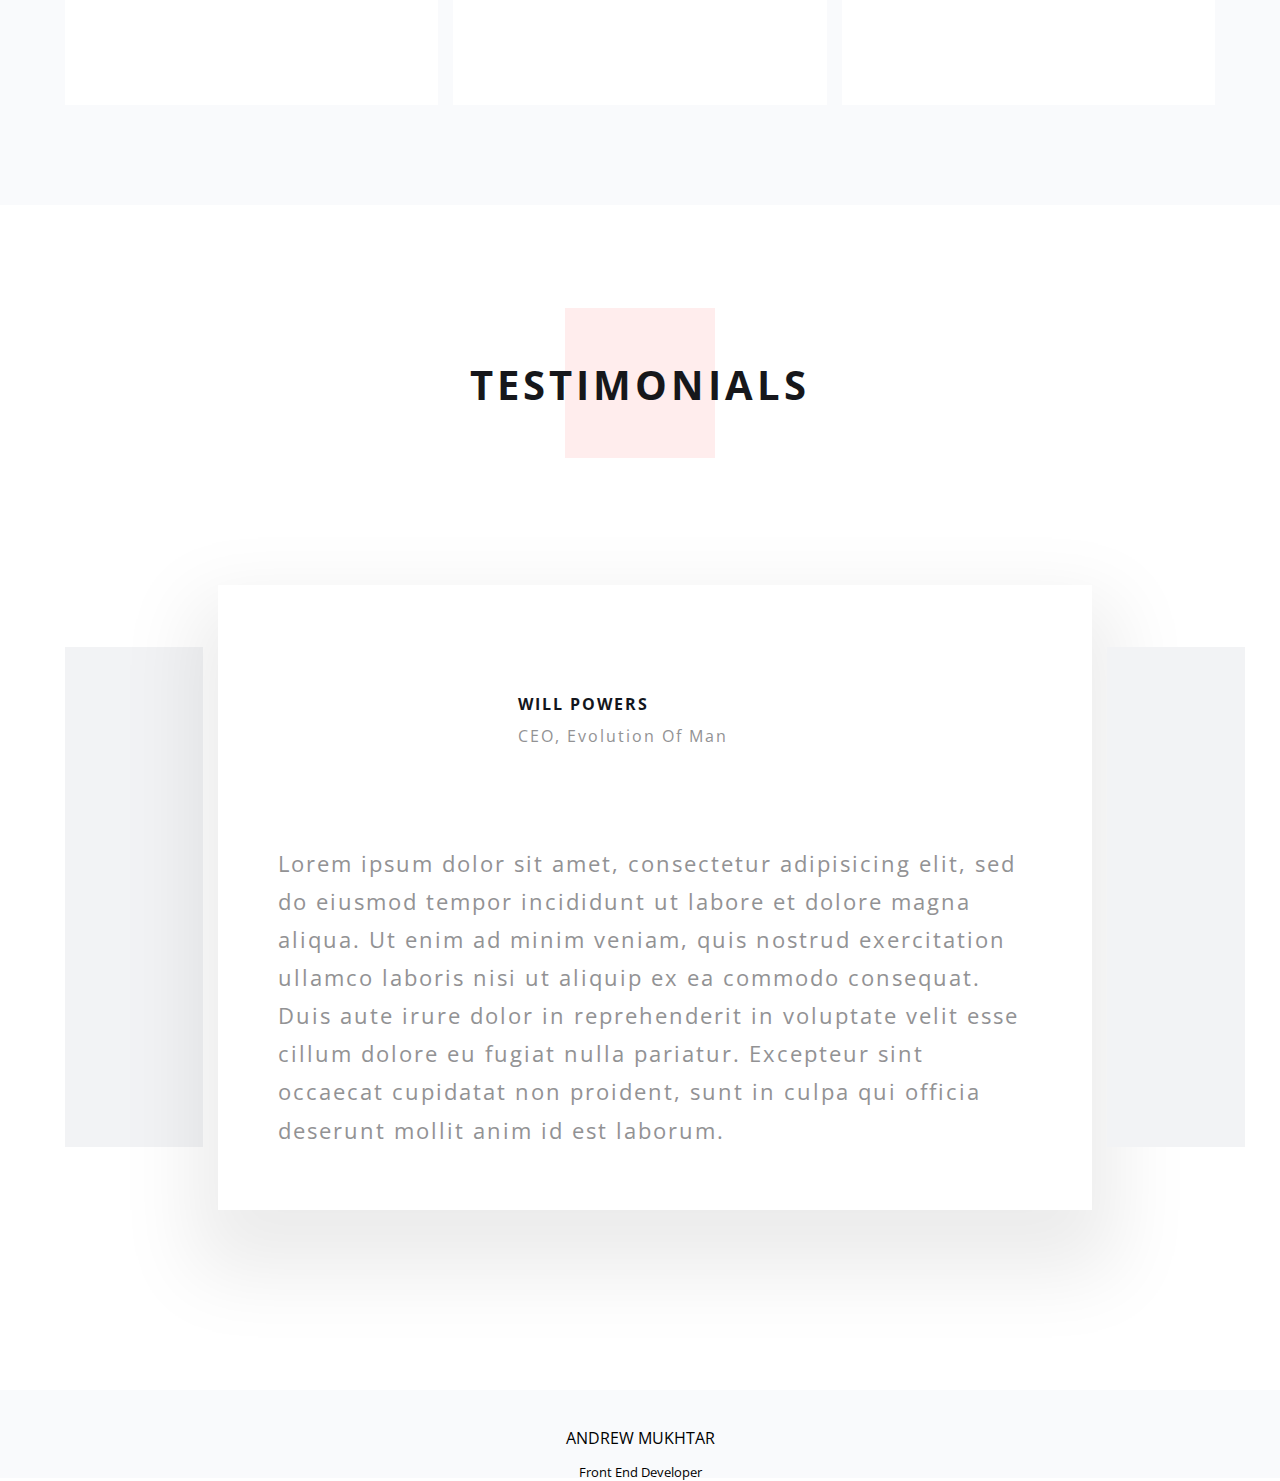
==== commit 142dd293: "almost host" ====
--- a/index.html
+++ b/index.html
@@ -57,18 +57,18 @@
         <div class="services-container">
           <div class="box blue">
             <i class="fas fa-trophy"></i>
-            <h5>Best Quality</h5>
-            <p>Lorem</p>
+            <h5>Web Design</h5>
+            <p>Make your site look great!</p>
           </div>
           <div class="box red">
             <i class="fas fa-plane"></i>
-            <h5>Best Quality</h5>
-            <p>Lorem</p>
+            <h5>SEO</h5>
+            <p>Help you rank for competitive keywords.</p>
           </div>
           <div class="box yellow">
             <i class="fas fa-money-check-alt"></i>
-            <h5>Best Quality</h5>
-            <p>Lorem</p>
+            <h5>Google Adwords</h5>
+            <p>Setup your adwords account for your business.</p>
           </div>
         </div>
       </div>
@@ -208,7 +208,7 @@
               </div>
             </div>
           </a>
-          <a href="#blog/#" class="post">
+          <a href="https://geekflare.com/best-javascript-frameworks/" target="_blank" class="post">
             <div class="post-img" style="background: url('https://jelvix.com/images/blog/5a186830155ab.jpg')"></div>
             <div class="details">
               <h4>Top 10 Javascript frameworks</h4>
